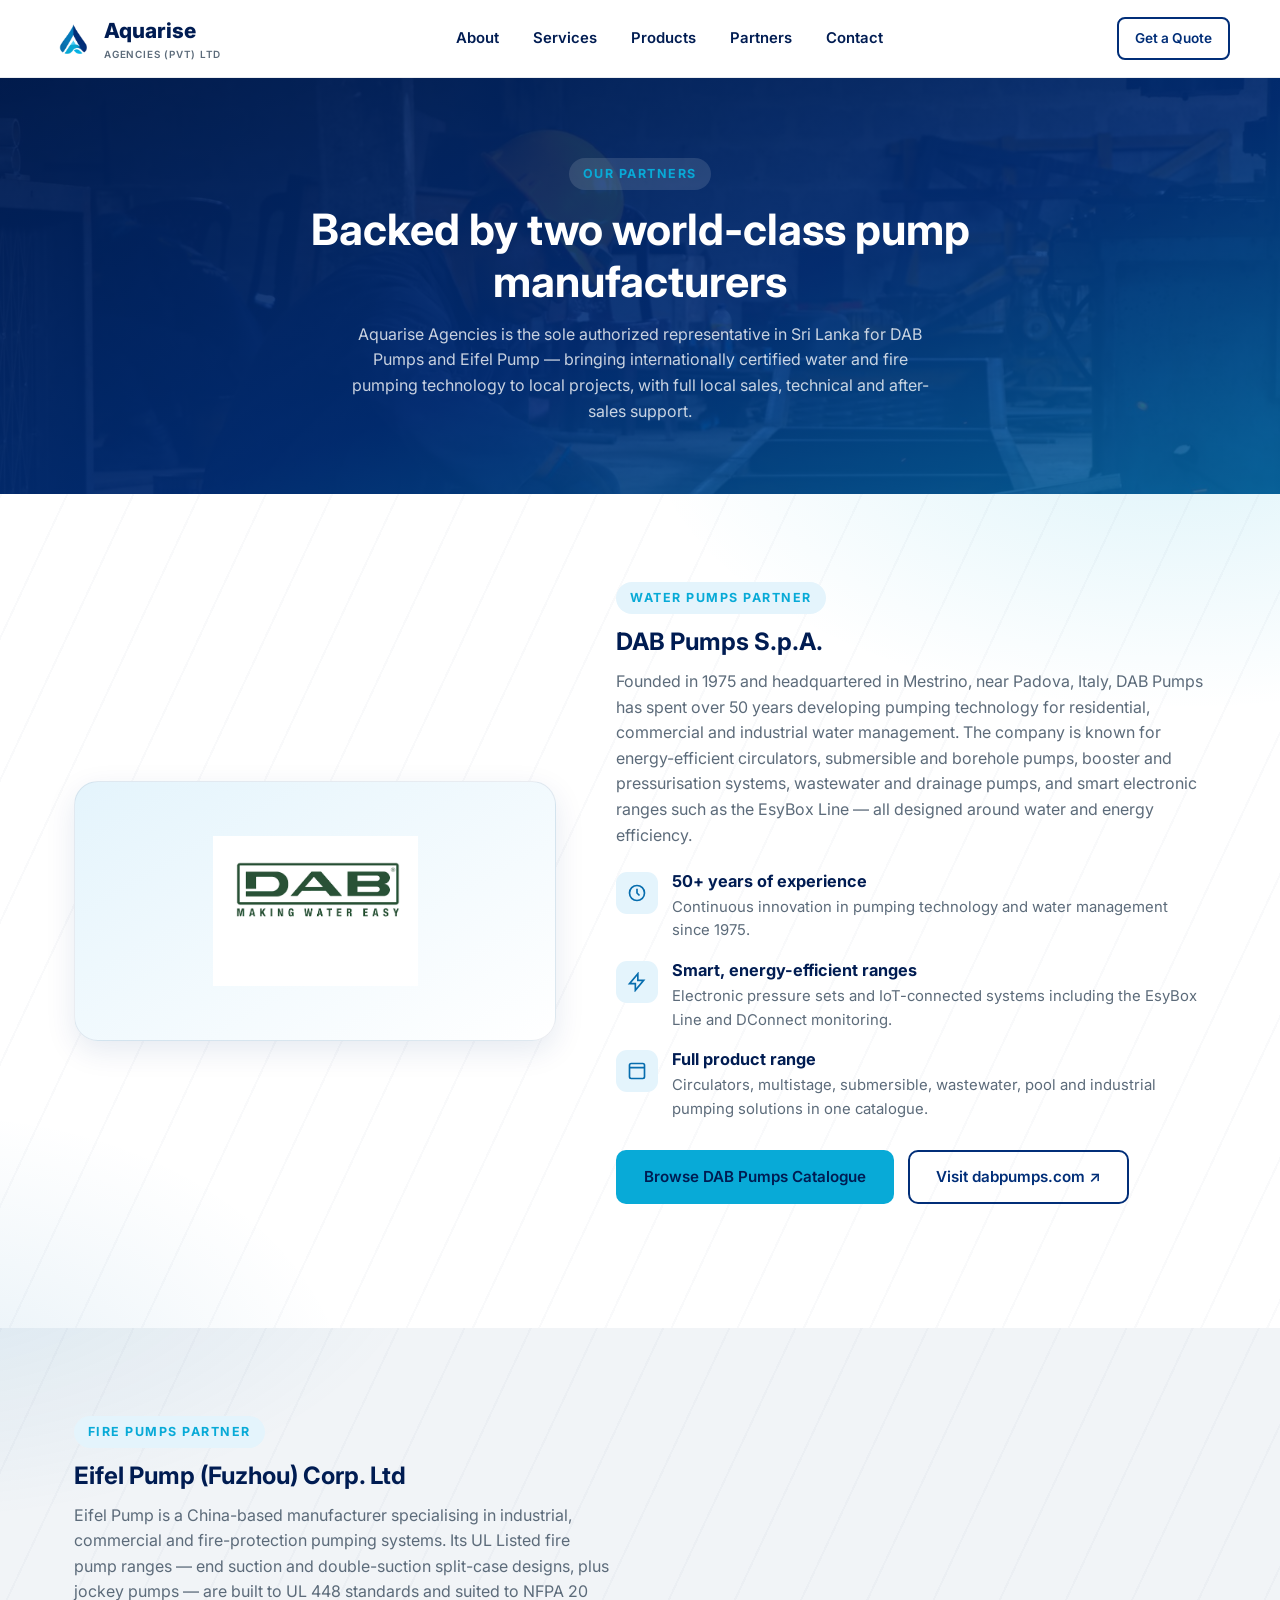
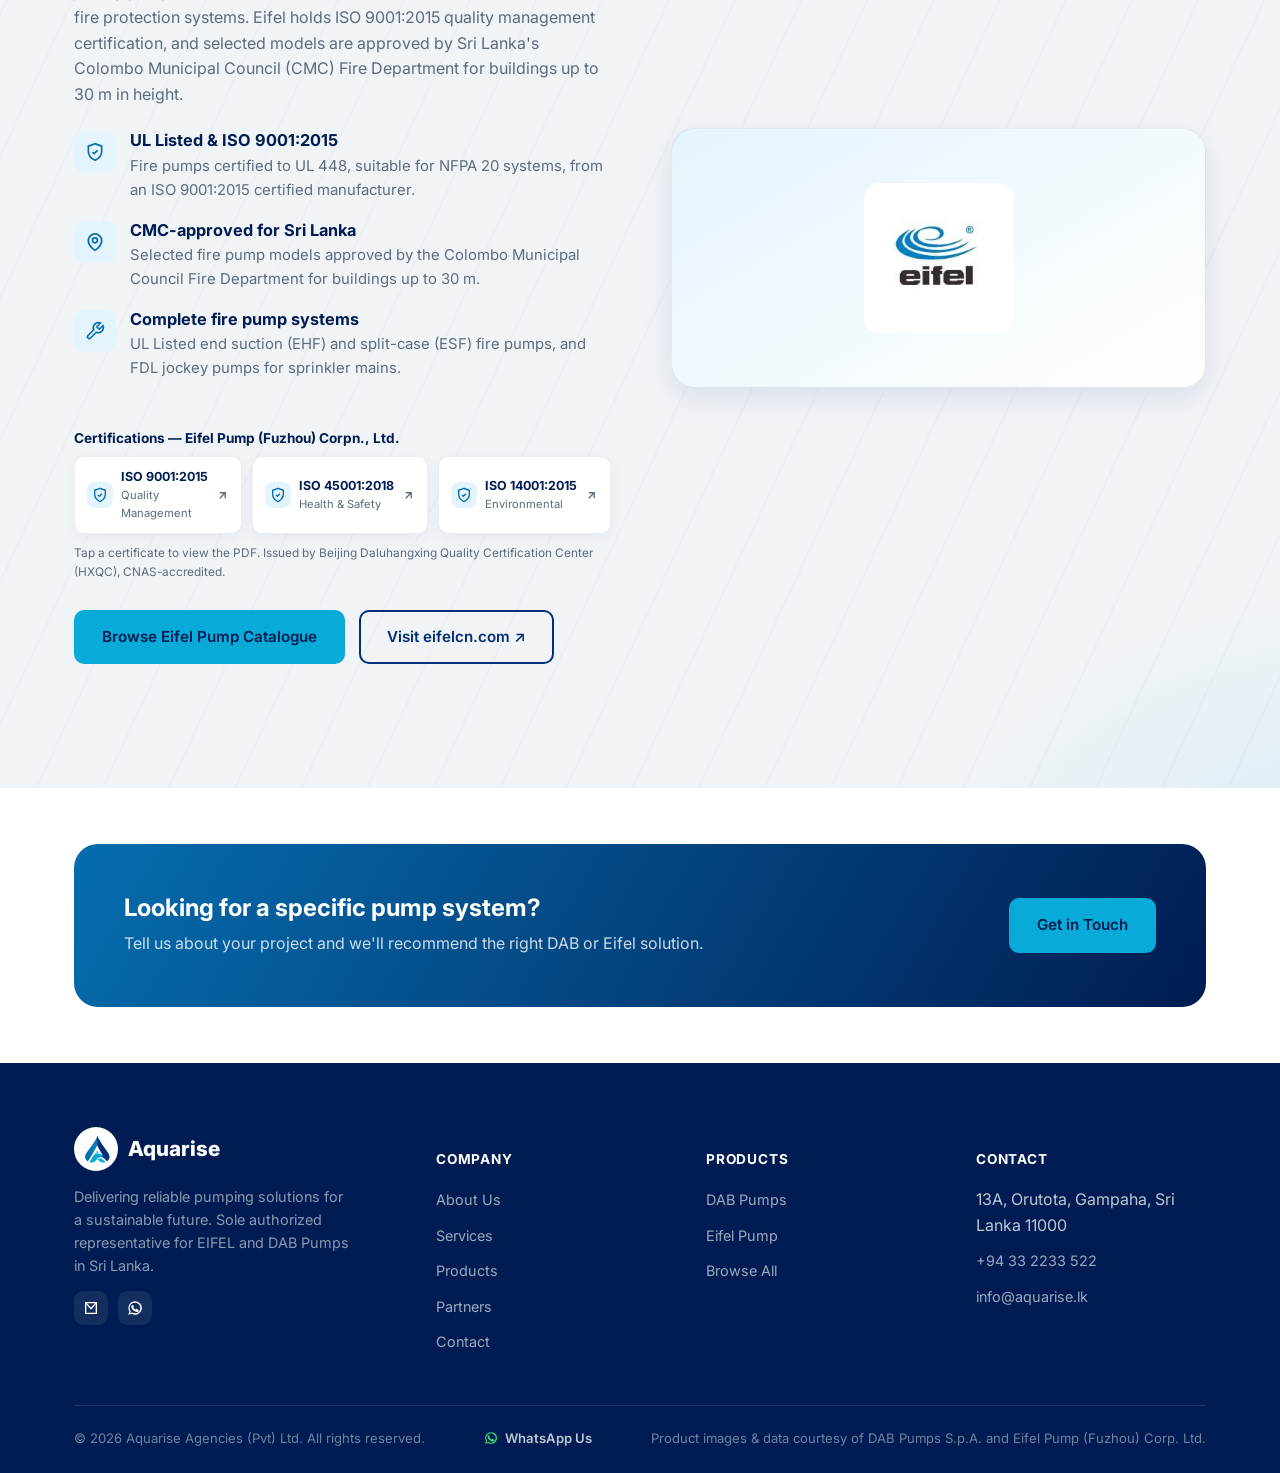
==== partners.html @ 8f71cbcd "Rename to Electronic Pressure Booster Systems; open Browse All by default Drop the category tag from" ====
<!DOCTYPE html>
<html lang="en">
<head>
<meta charset="UTF-8" />
<title>Our Partners | Aquarise Agencies</title>
<meta name="description" content="Aquarise Agencies is the sole authorized representative for DAB Pumps (Italy) and Eifel Pump (Fuzhou) Corp. Ltd in Sri Lanka. Learn about our manufacturing partners." />
<meta name="viewport" content="width=device-width, initial-scale=1, maximum-scale=1" />
<link rel="icon" type="image/png" href="assets/images/logo-icon.png" />
<link href="https://fonts.googleapis.com/css2?family=Inter:wght@400;500;600;700;800&display=swap" rel="stylesheet" />
<link rel="stylesheet" href="assets/css/style.css?v=4" />
</head>
<body>

<header class="site-header">
  <div class="container nav" id="mainNav">
    <a href="index.html" class="brand">
      <span class="brand-mark">
        <img src="assets/images/logo-icon.png" alt="Aquarise Agencies logo" />
      </span>
      <span>
        Aquarise
        <span class="brand-sub">Agencies (Pvt) Ltd</span>
      </span>
    </a>
    <nav class="nav-links">
      <a href="index.html#about">About</a>
      <a href="index.html#services">Services</a>
      <a href="products.html">Products</a>
      <a href="partners.html">Partners</a>
      <a href="index.html#contact">Contact</a>
    </nav>
    <div class="nav-cta">
      <a href="index.html#contact" class="btn btn-ghost btn-sm">Get a Quote</a>
      <button class="nav-toggle" id="navToggle" aria-label="Toggle menu">
        <span></span><span></span><span></span>
      </button>
    </div>
  </div>
</header>

<main>

  <!-- PARTNERS HERO -->
  <section class="products-hero">
    <div class="container">
      <span class="eyebrow">Our Partners</span>
      <h1>Backed by two world-class pump manufacturers</h1>
      <p>Aquarise Agencies is the sole authorized representative in Sri Lanka for DAB Pumps and
        Eifel Pump &mdash; bringing internationally certified water and fire pumping technology to
        local projects, with full local sales, technical and after-sales support.</p>
    </div>
  </section>

  <!-- PARTNER: DAB PUMPS -->
  <section class="partner-section partner-section-dab">
    <div class="container">
      <div class="about-grid">
        <div class="about-visual partner-logo-box">
          <img src="assets/images/dab-logo.png" alt="DAB Pumps logo" />
        </div>
        <div>
          <span class="eyebrow">Water Pumps Partner</span>
          <h2>DAB Pumps S.p.A.</h2>
          <p>Founded in 1975 and headquartered in Mestrino, near Padova, Italy, DAB Pumps has spent
            over 50 years developing pumping technology for residential, commercial and industrial
            water management. The company is known for energy-efficient circulators, submersible
            and borehole pumps, booster and pressurisation systems, wastewater and drainage pumps,
            and smart electronic ranges such as the EsyBox Line &mdash; all designed around water and
            energy efficiency.</p>
          <div class="feature-list">
            <div class="feature-item">
              <div class="feature-icon"><svg width="20" height="20" viewBox="0 0 24 24" fill="none" stroke="currentColor" stroke-width="2"><circle cx="12" cy="12" r="9"/><path d="M12 7v5l3 3"/></svg></div>
              <div><h4>50+ years of experience</h4><p>Continuous innovation in pumping technology and water management since 1975.</p></div>
            </div>
            <div class="feature-item">
              <div class="feature-icon"><svg width="20" height="20" viewBox="0 0 24 24" fill="none" stroke="currentColor" stroke-width="2"><path d="M13 2 3 14h7v8l10-12h-7z"/></svg></div>
              <div><h4>Smart, energy-efficient ranges</h4><p>Electronic pressure sets and IoT-connected systems including the EsyBox Line and DConnect monitoring.</p></div>
            </div>
            <div class="feature-item">
              <div class="feature-icon"><svg width="20" height="20" viewBox="0 0 24 24" fill="none" stroke="currentColor" stroke-width="2"><path d="M21 8V5a2 2 0 0 0-2-2H5a2 2 0 0 0-2 2v3M3 8h18M3 8v11a2 2 0 0 0 2 2h14a2 2 0 0 0 2-2V8"/></svg></div>
              <div><h4>Full product range</h4><p>Circulators, multistage, submersible, wastewater, pool and industrial pumping solutions in one catalogue.</p></div>
            </div>
          </div>
          <div class="detail-actions" style="margin-top:28px;">
            <a href="products.html#dab" class="btn btn-primary">Browse DAB Pumps Catalogue</a>
            <a href="https://www.dabpumps.com/en_en" target="_blank" rel="noopener" class="btn btn-ghost">
              Visit dabpumps.com &nearr;
            </a>
          </div>
        </div>
      </div>
    </div>
  </section>

  <!-- PARTNER: EIFEL PUMP -->
  <section class="services partner-section partner-section-eifel">
    <div class="container">
      <div class="about-grid">
        <div>
          <span class="eyebrow">Fire Pumps Partner</span>
          <h2>Eifel Pump (Fuzhou) Corp. Ltd</h2>
          <p>Eifel Pump is a China-based manufacturer specialising in industrial, commercial and
            fire-protection pumping systems. Its UL Listed fire pump ranges &mdash; end suction and
            double-suction split-case designs, plus jockey pumps &mdash; are built to UL 448 standards and suited to NFPA 20 fire protection
            systems. Eifel holds ISO 9001:2015 quality management certification, and selected
            models are approved by Sri Lanka's Colombo Municipal Council (CMC) Fire Department for
            buildings up to 30&nbsp;m in height.</p>
          <div class="feature-list">
            <div class="feature-item">
              <div class="feature-icon"><svg width="20" height="20" viewBox="0 0 24 24" fill="none" stroke="currentColor" stroke-width="2"><path d="M12 2 4 5v6c0 5 3.4 8.7 8 11 4.6-2.3 8-6 8-11V5l-8-3z"/><path d="m9 12 2 2 4-4"/></svg></div>
              <div><h4>UL Listed &amp; ISO 9001:2015</h4><p>Fire pumps certified to UL 448, suitable for NFPA 20 systems, from an ISO 9001:2015 certified manufacturer.</p></div>
            </div>
            <div class="feature-item">
              <div class="feature-icon"><svg width="20" height="20" viewBox="0 0 24 24" fill="none" stroke="currentColor" stroke-width="2"><path d="M12 22s8-4.5 8-11.8A8 8 0 0 0 4 10.2C4 17.5 12 22 12 22z"/><circle cx="12" cy="10" r="3"/></svg></div>
              <div><h4>CMC-approved for Sri Lanka</h4><p>Selected fire pump models approved by the Colombo Municipal Council Fire Department for buildings up to 30 m.</p></div>
            </div>
            <div class="feature-item">
              <div class="feature-icon"><svg width="20" height="20" viewBox="0 0 24 24" fill="none" stroke="currentColor" stroke-width="2"><path d="M14.7 6.3a1 1 0 0 0 0 1.4l1.6 1.6a1 1 0 0 0 1.4 0l3.77-3.77a6 6 0 0 1-7.94 7.94l-6.91 6.91a2.12 2.12 0 0 1-3-3l6.91-6.91a6 6 0 0 1 7.94-7.94l-3.76 3.76z"/></svg></div>
              <div><h4>Complete fire pump systems</h4><p>UL Listed end suction (EHF) and split-case (ESF) fire pumps, and FDL jockey pumps for sprinkler mains.</p></div>
            </div>
          </div>

          <div class="cert-block">
            <h4 class="cert-block-title">Certifications &mdash; Eifel Pump (Fuzhou) Corpn., Ltd.</h4>
            <div class="cert-cards">
              <a class="cert-card" href="assets/certs/iso-9001-2015.pdf" target="_blank" rel="noopener">
                <span class="cert-icon"><svg width="16" height="16" viewBox="0 0 24 24" fill="none" stroke="currentColor" stroke-width="2"><path d="M12 2 4 5v6c0 5 3.4 8.7 8 11 4.6-2.3 8-6 8-11V5l-8-3z"/><path d="m9 12 2 2 4-4"/></svg></span>
                <span class="cert-text"><strong>ISO 9001:2015</strong><span>Quality Management</span></span>
                <svg width="13" height="13" viewBox="0 0 24 24" fill="none" stroke="currentColor" stroke-width="2.5" class="cert-go"><path d="M7 17L17 7M7 7h10v10"/></svg>
              </a>
              <a class="cert-card" href="assets/certs/iso-45001-2018.pdf" target="_blank" rel="noopener">
                <span class="cert-icon"><svg width="16" height="16" viewBox="0 0 24 24" fill="none" stroke="currentColor" stroke-width="2"><path d="M12 2 4 5v6c0 5 3.4 8.7 8 11 4.6-2.3 8-6 8-11V5l-8-3z"/><path d="m9 12 2 2 4-4"/></svg></span>
                <span class="cert-text"><strong>ISO 45001:2018</strong><span>Health &amp; Safety</span></span>
                <svg width="13" height="13" viewBox="0 0 24 24" fill="none" stroke="currentColor" stroke-width="2.5" class="cert-go"><path d="M7 17L17 7M7 7h10v10"/></svg>
              </a>
              <a class="cert-card" href="assets/certs/iso-14001-2015.pdf" target="_blank" rel="noopener">
                <span class="cert-icon"><svg width="16" height="16" viewBox="0 0 24 24" fill="none" stroke="currentColor" stroke-width="2"><path d="M12 2 4 5v6c0 5 3.4 8.7 8 11 4.6-2.3 8-6 8-11V5l-8-3z"/><path d="m9 12 2 2 4-4"/></svg></span>
                <span class="cert-text"><strong>ISO 14001:2015</strong><span>Environmental</span></span>
                <svg width="13" height="13" viewBox="0 0 24 24" fill="none" stroke="currentColor" stroke-width="2.5" class="cert-go"><path d="M7 17L17 7M7 7h10v10"/></svg>
              </a>
            </div>
            <p class="cert-issuer">Tap a certificate to view the PDF. Issued by Beijing Daluhangxing Quality Certification Center (HXQC), CNAS-accredited.</p>
          </div>

          <div class="detail-actions" style="margin-top:28px;">
            <a href="products.html#eifel" class="btn btn-primary">Browse Eifel Pump Catalogue</a>
            <a href="https://www.eifelcn.com/" target="_blank" rel="noopener" class="btn btn-ghost">
              Visit eifelcn.com &nearr;
            </a>
          </div>
        </div>
        <div class="about-visual partner-logo-box">
          <img src="assets/images/eifel-logo.jpg" alt="Eifel Pump logo" style="border-radius:16px;" />
        </div>
      </div>
    </div>
  </section>

  <!-- CTA -->
  <section class="section-tight">
    <div class="container">
      <div class="cta-band">
        <div>
          <h3>Looking for a specific pump system?</h3>
          <p>Tell us about your project and we'll recommend the right DAB or Eifel solution.</p>
        </div>
        <a href="index.html#contact" class="btn btn-primary">Get in Touch</a>
      </div>
    </div>
  </section>

</main>

<footer class="site-footer">
  <div class="container">
    <div class="footer-grid">
      <div class="footer-brand">
        <a href="index.html" class="brand">
          <span class="brand-mark"><img src="assets/images/logo-icon.png" alt="Aquarise Agencies logo" /></span>
          <span>Aquarise</span>
        </a>
        <p>Delivering reliable pumping solutions for a sustainable future. Sole authorized
          representative for EIFEL and DAB Pumps in Sri Lanka.</p>
        <div class="social-row">
          <a href="mailto:info@aquarise.lk" aria-label="Email"><svg width="16" height="16" viewBox="0 0 24 24" fill="none" stroke="currentColor" stroke-width="2"><path d="M4 4h16v16H4z"/><path d="m4 4 8 9 8-9"/></svg></a>
          <a href="https://wa.me/94764276959?text=Hi%20Aquarise%2C%20I'd%20like%20to%20know%20more%20about%20your%20pumping%20solutions.%20(via%20aquarise.lk)" target="_blank" rel="noopener" aria-label="Chat with us on WhatsApp"><svg width="16" height="16" viewBox="0 0 24 24" fill="currentColor"><path d="M12 2a10 10 0 0 0-8.6 15L2 22l5.2-1.4A10 10 0 1 0 12 2zm0 18a8 8 0 0 1-4.1-1.1l-.3-.2-3 .8.8-2.9-.2-.3A8 8 0 1 1 12 20zm4.4-5.9c-.2-.1-1.5-.7-1.7-.8-.2-.1-.4-.1-.6.1-.2.2-.7.8-.8.9-.2.2-.3.2-.5.1a6.5 6.5 0 0 1-3.2-2.8c-.2-.4.2-.4.6-1.2.1-.2 0-.3 0-.5L9.2 8c-.2-.4-.4-.4-.6-.4h-.5c-.2 0-.5.1-.7.3-.2.2-1 1-1 2.3s1 2.7 1.1 2.9c.1.2 2 3.1 4.9 4.3.7.3 1.2.5 1.6.6.7.2 1.3.2 1.8.1.5-.1 1.5-.6 1.7-1.2.2-.6.2-1.1.2-1.2-.1-.1-.3-.2-.5-.3z"/></svg></a>
        </div>
      </div>
      <div class="footer-col">
        <h5>Company</h5>
        <ul>
          <li><a href="index.html#about">About Us</a></li>
          <li><a href="index.html#services">Services</a></li>
          <li><a href="products.html">Products</a></li>
          <li><a href="partners.html">Partners</a></li>
          <li><a href="index.html#contact">Contact</a></li>
        </ul>
      </div>
      <div class="footer-col">
        <h5>Products</h5>
        <ul>
          <li><a href="products.html#dab">DAB Pumps</a></li>
          <li><a href="products.html#eifel">Eifel Pump</a></li>
          <li><a href="products.html#all">Browse All</a></li>
        </ul>
      </div>
      <div class="footer-col">
        <h5>Contact</h5>
        <ul>
          <li>13A, Orutota, Gampaha, Sri Lanka 11000</li>
          <li><a href="tel:+94332233522">+94 33 2233 522</a></li>
          <li><a href="mailto:info@aquarise.lk">info@aquarise.lk</a></li>
        </ul>
      </div>
    </div>
    <div class="footer-bottom">
      <span>&copy; <span id="year"></span> Aquarise Agencies (Pvt) Ltd. All rights reserved.</span>
      <a class="footer-wa" href="https://wa.me/94764276959?text=Hi%20Aquarise%2C%20I'd%20like%20to%20know%20more%20about%20your%20pumping%20solutions.%20(via%20aquarise.lk)" target="_blank" rel="noopener">
        <svg width="14" height="14" viewBox="0 0 24 24" fill="currentColor"><path d="M12 2a10 10 0 0 0-8.6 15L2 22l5.2-1.4A10 10 0 1 0 12 2zm0 18a8 8 0 0 1-4.1-1.1l-.3-.2-3 .8.8-2.9-.2-.3A8 8 0 1 1 12 20zm4.4-5.9c-.2-.1-1.5-.7-1.7-.8-.2-.1-.4-.1-.6.1-.2.2-.7.8-.8.9-.2.2-.3.2-.5.1a6.5 6.5 0 0 1-3.2-2.8c-.2-.4.2-.4.6-1.2.1-.2 0-.3 0-.5L9.2 8c-.2-.4-.4-.4-.6-.4h-.5c-.2 0-.5.1-.7.3-.2.2-1 1-1 2.3s1 2.7 1.1 2.9c.1.2 2 3.1 4.9 4.3.7.3 1.2.5 1.6.6.7.2 1.3.2 1.8.1.5-.1 1.5-.6 1.7-1.2.2-.6.2-1.1.2-1.2-.1-.1-.3-.2-.5-.3z"/></svg>
        WhatsApp Us
      </a>
      <span>Product images &amp; data courtesy of DAB Pumps S.p.A. and Eifel Pump (Fuzhou) Corp. Ltd.</span>
    </div>
  </div>
</footer>

<script src="assets/js/products.js?v=4"></script>
<script src="assets/js/main.js?v=4"></script>
</body>
</html>
---- assets/css/style.css ----
/* ==========================================================================
   Aquarise Agencies — Site Stylesheet
   ========================================================================== */

:root{
  /* Palette matched to the Aquarise logo: deep navy + bright-cyan drop */
  --navy: #012e78;
  --navy-dark: #001c52;
  --blue: #066dae;
  --accent: #08aad7;
  --accent-dark: #0688ad;
  --accent-light: #e4f4fc;
  --ink: #16294a;
  --gray: #5c6b7a;
  --gray-light: #f1f4f7;
  --white: #ffffff;
  --radius: 14px;
  --shadow: 0 10px 30px rgba(1,46,120,.10);
  --shadow-lg: 0 20px 50px rgba(1,46,120,.18);
  --maxw: 1180px;
  --font: 'Inter', -apple-system, BlinkMacSystemFont, "Segoe UI", Roboto, Helvetica, Arial, sans-serif;
}

*,*::before,*::after{box-sizing:border-box;}
html{scroll-behavior:smooth;}
body{
  margin:0;
  font-family:var(--font);
  color:var(--ink);
  background:var(--white);
  line-height:1.6;
  -webkit-font-smoothing:antialiased;
}
img{max-width:100%;display:block;}
a{color:inherit;text-decoration:none;}
ul{list-style:none;margin:0;padding:0;}
h1,h2,h3,h4{margin:0 0 .5em;line-height:1.2;font-weight:700;color:var(--navy-dark);}
p{margin:0 0 1em;color:var(--gray);}
.container{max-width:var(--maxw);margin:0 auto;padding:0 24px;}
section{padding:88px 0;}
.section-tight{padding:56px 0;}

.eyebrow{
  display:inline-block;
  font-size:.78rem;
  font-weight:700;
  letter-spacing:.12em;
  text-transform:uppercase;
  color:var(--accent);
  background:var(--accent-light);
  padding:6px 14px;
  border-radius:999px;
  margin-bottom:14px;
}
.section-head{max-width:660px;margin:0 auto 48px;text-align:center;}
.section-head h2{font-size:clamp(1.7rem,3vw,2.4rem);}
.section-head p{font-size:1.05rem;}

/* Buttons */
.btn{
  display:inline-flex;align-items:center;justify-content:center;gap:8px;
  padding:13px 26px;border-radius:10px;font-weight:600;font-size:.95rem;
  cursor:pointer;border:2px solid transparent;transition:.2s ease;white-space:nowrap;
}
.btn-primary{background:var(--accent);color:var(--navy-dark);}
.btn-primary:hover{background:var(--accent-dark);transform:translateY(-2px);box-shadow:var(--shadow);}
.btn-outline{border-color:rgba(255,255,255,.55);color:var(--white);}
.btn-outline:hover{background:rgba(255,255,255,.12);}
.btn-ghost{border-color:var(--navy);color:var(--navy);}
.btn-ghost:hover{background:var(--navy);color:var(--white);}
.btn-sm{padding:9px 16px;font-size:.85rem;border-radius:8px;}
.btn-whatsapp{background:var(--navy-dark);color:#fff;}
.btn-whatsapp:hover{background:var(--blue);transform:translateY(-2px);box-shadow:var(--shadow);}
.btn-whatsapp svg{color:#3ddc73;}

/* ---------------- Header ---------------- */
.site-header{
  position:sticky;top:0;z-index:100;
  background:rgba(255,255,255,.92);
  backdrop-filter:blur(10px);
  border-bottom:1px solid rgba(0,28,82,.08);
}
.nav{display:flex;align-items:center;justify-content:space-between;padding:14px 0;}
.brand{display:flex;align-items:center;gap:10px;font-weight:800;font-size:1.3rem;color:var(--navy-dark);}
.brand-mark{
  width:44px;height:44px;flex-shrink:0;border-radius:50%;overflow:hidden;
  display:flex;align-items:center;justify-content:center;
}
.brand-mark img{width:100%;height:100%;object-fit:cover;}
.footer-brand .brand-mark{
  background:#fff;padding:2px;
}
.brand-sub{display:block;font-size:.62rem;font-weight:600;letter-spacing:.08em;color:var(--gray);text-transform:uppercase;}
.nav-links{display:flex;align-items:center;gap:34px;}
.nav-links a{font-weight:600;font-size:.93rem;color:var(--navy-dark);position:relative;}
.nav-links a::after{
  content:"";position:absolute;left:0;bottom:-6px;width:0;height:2px;background:var(--accent);transition:.25s;
}
.nav-links a:hover::after{width:100%;}
.nav-cta{display:flex;align-items:center;gap:14px;}
.nav-toggle{display:none;background:none;border:none;cursor:pointer;padding:6px;}
.nav-toggle span{display:block;width:24px;height:2px;background:var(--navy-dark);margin:5px 0;transition:.25s;}

/* ---------------- Hero ---------------- */
.hero{
  position:relative;overflow:hidden;
  background:
    radial-gradient(1200px 600px at 85% -10%, rgba(8,170,215,.35), transparent 60%),
    linear-gradient(160deg, rgba(0,28,82,.93) 0%, rgba(1,46,120,.90) 55%, rgba(6,109,174,.85) 100%),
    url('../images/hero-workshop.jpg');
  background-size:cover, cover, cover;
  background-position:center, center, center 38%;
  background-repeat:no-repeat;
  color:#fff;padding:120px 0 100px;
}
.hero::before{
  content:"";position:absolute;inset:0;
  background:
    repeating-linear-gradient(115deg, rgba(255,255,255,.035) 0 2px, transparent 2px 60px);
  pointer-events:none;
}
.hero-grid{display:grid;grid-template-columns:1.1fr .9fr;gap:50px;align-items:center;position:relative;}
.hero-badge{
  display:inline-flex;align-items:center;gap:8px;background:rgba(255,255,255,.1);
  border:1px solid rgba(255,255,255,.2);padding:8px 16px;border-radius:999px;
  font-size:.82rem;font-weight:600;margin-bottom:22px;
}
.hero h1{font-size:clamp(2.1rem,4.2vw,3.3rem);color:#fff;margin-bottom:20px;}
.hero h1 span{color:var(--accent);}
.hero p.lead{font-size:1.12rem;color:rgba(255,255,255,.82);max-width:520px;margin-bottom:32px;}
.hero-actions{display:flex;gap:16px;flex-wrap:wrap;margin-bottom:44px;}
.hero-stats{display:flex;gap:36px;flex-wrap:wrap;}
.hero-stats div strong{display:block;font-size:1.7rem;color:#fff;}
.hero-stats div span{font-size:.82rem;color:rgba(255,255,255,.65);}

.hero-visual{position:relative;}
.hero-card{
  background:rgba(255,255,255,.08);border:1px solid rgba(255,255,255,.18);
  border-radius:20px;padding:28px;backdrop-filter:blur(6px);
  box-shadow:var(--shadow-lg);
}
.hero-card h4{color:#fff;font-size:1rem;margin-bottom:16px;display:flex;align-items:center;gap:10px;}
.hero-mini-list li{
  display:flex;align-items:center;gap:12px;padding:11px 0;border-top:1px solid rgba(255,255,255,.12);
  color:rgba(255,255,255,.88);font-size:.92rem;
}
.hero-mini-list li:first-child{border-top:none;}
.dot{width:8px;height:8px;border-radius:50%;background:var(--accent);flex-shrink:0;}

/* ---------------- Brand strip ---------------- */
.brand-strip{background:var(--navy-dark);padding:26px 0;}
.brand-strip .container{display:flex;align-items:center;justify-content:center;gap:14px;flex-wrap:wrap;text-align:center;}
.brand-strip span{color:rgba(255,255,255,.55);font-size:.85rem;letter-spacing:.04em;}
.brand-strip strong{color:#fff;font-size:.95rem;}

/* ---------------- About ---------------- */
.about-grid{display:grid;grid-template-columns:.9fr 1.1fr;gap:60px;align-items:center;}
.about-visual{
  background:linear-gradient(150deg,var(--accent-light),#fff);
  border-radius:24px;padding:32px;border:1px solid rgba(0,28,82,.08);box-shadow:var(--shadow);
}
.about-visual-grid{display:grid;grid-template-columns:1fr 1fr;gap:16px;}
.partner-logo-box{
  display:flex;align-items:center;justify-content:center;min-height:260px;padding:40px;
}
.partner-logo-box img{max-width:100%;max-height:150px;width:auto;height:auto;object-fit:contain;}
.about-tile{
  background:#fff;border-radius:14px;padding:20px;box-shadow:0 6px 18px rgba(0,28,82,.08);
}
.about-tile .num{font-size:1.8rem;font-weight:800;color:var(--blue);}
.about-tile .lbl{font-size:.82rem;color:var(--gray);font-weight:600;}
.feature-list{display:grid;gap:18px;margin-top:24px;}

.cert-block{margin-top:28px;padding-top:20px;border-top:1px solid var(--gray-light);}
.cert-block-title{font-size:.85rem;color:var(--navy-dark);margin-bottom:10px;}
.cert-cards{display:grid;grid-template-columns:repeat(3,1fr);gap:10px;}
.cert-card{
  display:flex;align-items:center;gap:8px;
  background:#fff;border:1px solid rgba(0,28,82,.08);border-radius:10px;padding:10px 12px;
  box-shadow:0 4px 14px rgba(0,28,82,.05);color:inherit;text-decoration:none;transition:.2s;
}
.cert-card:hover{border-color:rgba(8,170,215,.4);box-shadow:var(--shadow);transform:translateY(-2px);}
.cert-icon{
  width:26px;height:26px;border-radius:8px;background:var(--accent-light);color:var(--blue);
  display:flex;align-items:center;justify-content:center;flex-shrink:0;
}
.cert-text{display:flex;flex-direction:column;gap:0;flex-grow:1;min-width:0;}
.cert-text strong{font-size:.78rem;color:var(--navy-dark);white-space:nowrap;}
.cert-text span{font-size:.7rem;color:var(--gray);}
.cert-go{flex-shrink:0;color:var(--gray);}
.cert-issuer{font-size:.74rem;color:var(--gray);margin:10px 0 0;}

@media (max-width:760px){
  .cert-cards{grid-template-columns:1fr;}
}
.feature-item{display:flex;gap:14px;align-items:flex-start;}
.feature-icon{
  width:42px;height:42px;border-radius:11px;background:var(--accent-light);color:var(--blue);
  display:flex;align-items:center;justify-content:center;flex-shrink:0;
}
.feature-item h4{margin-bottom:4px;font-size:1.02rem;}
.feature-item p{margin:0;font-size:.93rem;}

/* ---------------- Services ---------------- */
.services{background:var(--gray-light);}
.services-designed{
  position:relative;overflow:hidden;
  background:
    radial-gradient(900px 500px at 95% -10%, rgba(8,170,215,.14), transparent 60%),
    radial-gradient(700px 500px at -5% 110%, rgba(6,109,174,.12), transparent 60%),
    var(--gray-light);
}
.services-designed::before{
  content:"";position:absolute;inset:0;pointer-events:none;
  background:repeating-linear-gradient(115deg, rgba(0,28,82,.025) 0 2px, transparent 2px 60px);
}
.services-designed > .container{position:relative;z-index:1;}

.partner-section{position:relative;overflow:hidden;}
.partner-section::before{
  content:"";position:absolute;inset:0;pointer-events:none;
  background:repeating-linear-gradient(115deg, rgba(0,28,82,.025) 0 2px, transparent 2px 60px);
}
.partner-section-dab{
  background:
    radial-gradient(900px 500px at 92% -10%, rgba(8,170,215,.14), transparent 60%),
    radial-gradient(700px 500px at -5% 110%, rgba(6,109,174,.10), transparent 60%),
    #fff;
}
.partner-section-eifel{
  background:
    radial-gradient(900px 500px at -8% -10%, rgba(6,109,174,.12), transparent 60%),
    radial-gradient(700px 500px at 105% 110%, rgba(8,170,215,.12), transparent 60%),
    var(--gray-light);
}
.partner-section > .container{position:relative;z-index:1;}
.services-grid{display:grid;grid-template-columns:repeat(4,1fr);gap:22px;}
.service-card{
  background:#fff;border-radius:var(--radius);padding:30px 24px;box-shadow:var(--shadow);
  transition:.25s;border:1px solid transparent;
}
.service-card:hover{transform:translateY(-6px);border-color:rgba(8,170,215,.35);}
.service-icon{
  width:52px;height:52px;border-radius:14px;
  background:linear-gradient(135deg,var(--accent),var(--blue));color:#fff;
  display:flex;align-items:center;justify-content:center;margin-bottom:18px;
}
.service-card h3{font-size:1.08rem;}
.service-card p{font-size:.92rem;margin-bottom:0;}

/* ---------------- Products ---------------- */
.products-intro{display:flex;justify-content:space-between;align-items:flex-end;gap:24px;margin-bottom:36px;flex-wrap:wrap;}

.filter-bar{display:flex;flex-wrap:wrap;gap:10px;margin-bottom:34px;}
.filter-btn{
  border:1.5px solid rgba(0,28,82,.15);background:#fff;color:var(--navy);
  padding:9px 18px;border-radius:999px;font-size:.86rem;font-weight:600;cursor:pointer;transition:.2s;
}
.filter-btn:hover{border-color:var(--accent);}
.filter-btn.active{background:var(--navy-dark);border-color:var(--navy-dark);color:#fff;}

.product-grid{display:grid;grid-template-columns:repeat(3,1fr);gap:20px;}
.product-card{
  background:#fff;border:1px solid rgba(0,28,82,.08);border-radius:var(--radius);
  padding:22px;box-shadow:0 4px 14px rgba(0,28,82,.06);transition:.22s;display:flex;flex-direction:column;
}
.product-card:hover{box-shadow:var(--shadow-lg);transform:translateY(-4px);border-color:rgba(8,170,215,.35);}
.product-card-link{display:block;color:inherit;text-decoration:none;}
.product-card.highlight{border-color:var(--accent);box-shadow:0 0 0 4px rgba(8,170,215,.2), var(--shadow-lg);}
.product-media{
  position:relative;aspect-ratio:4/3;border-radius:10px;background:var(--gray-light);overflow:hidden;
  display:flex;align-items:center;justify-content:center;margin:-4px -4px 16px;
}
.product-media img{width:100%;height:100%;object-fit:cover;}
.product-media.img-fallback{
  background:linear-gradient(135deg,var(--accent-light),var(--gray-light));
}
.product-media.img-fallback::after{
  content:"";width:44px;height:44px;
  background:var(--blue);opacity:.25;
  -webkit-mask:url("data:image/svg+xml,%3Csvg xmlns='http://www.w3.org/2000/svg' viewBox='0 0 24 24' fill='none' stroke='black' stroke-width='2'%3E%3Cpath d='M12 2s7 7.6 7 12.5a7 7 0 1 1-14 0C5 9.6 12 2 12 2z'/%3E%3C/svg%3E") center/contain no-repeat;
  mask:url("data:image/svg+xml,%3Csvg xmlns='http://www.w3.org/2000/svg' viewBox='0 0 24 24' fill='none' stroke='black' stroke-width='2'%3E%3Cpath d='M12 2s7 7.6 7 12.5a7 7 0 1 1-14 0C5 9.6 12 2 12 2z'/%3E%3C/svg%3E") center/contain no-repeat;
}

/* ---------------- Homepage: Featured EsyBox slideshow ---------------- */
.featured-products{
  background:
    linear-gradient(180deg, rgba(255,255,255,.75) 0%, rgba(241,244,247,.82) 55%, rgba(241,244,247,.92) 100%),
    url('../images/esybox-lineup.jpg');
  background-size:cover;
  background-position:center 30%;
  background-repeat:no-repeat;
}
.featured-head{display:flex;justify-content:space-between;align-items:flex-end;gap:24px;margin-bottom:40px;flex-wrap:wrap;}

.feature-badges{
  display:grid;grid-template-columns:repeat(4,1fr);gap:16px;margin-bottom:32px;align-items:stretch;
}
.feature-badge{
  display:flex;align-items:center;justify-content:center;background:#fff;border:1px solid rgba(0,28,82,.08);
  border-radius:12px;padding:12px 16px;box-shadow:0 4px 14px rgba(0,28,82,.05);min-height:72px;
}
.feature-badge-img{max-width:100%;max-height:46px;object-fit:contain;}
.feature-badge-certs{flex-direction:column;gap:8px;padding:14px 16px;}
.cert-logos{display:flex;align-items:center;justify-content:center;gap:10px;flex-wrap:wrap;}
.cert-logos img{height:32px;width:auto;object-fit:contain;}
.cert-caption{font-size:.72rem;font-weight:700;letter-spacing:.06em;text-transform:uppercase;color:var(--gray);}

@media (max-width:980px){
  .feature-badges{grid-template-columns:repeat(2,1fr);}
}
@media (max-width:560px){
  .feature-badges{grid-template-columns:1fr;}
}
.slideshow{
  display:grid;grid-template-columns:1fr 1fr;gap:0;background:#fff;border-radius:24px;
  overflow:hidden;box-shadow:var(--shadow-lg);border:1px solid rgba(0,28,82,.08);
}
.slideshow-stage{position:relative;aspect-ratio:1/1;background:var(--gray-light);}
.slide{
  position:absolute;inset:0;opacity:0;visibility:hidden;transition:opacity .45s ease;
}
.slide.active{opacity:1;visibility:visible;}
.slide img{width:100%;height:100%;object-fit:cover;}
.slideshow-nav{
  position:absolute;top:50%;transform:translateY(-50%);width:40px;height:40px;border-radius:50%;
  background:rgba(255,255,255,.9);border:none;display:flex;align-items:center;justify-content:center;
  cursor:pointer;color:var(--navy);box-shadow:var(--shadow);z-index:2;
}
.slideshow-nav:hover{background:var(--accent);color:var(--navy-dark);}
.slideshow-nav.prev{left:16px;}
.slideshow-nav.next{right:16px;}
.slideshow-info{padding:44px;display:flex;flex-direction:column;justify-content:center;}
.slideshow-info .cat-chip{align-self:flex-start;}
.slideshow-info h3{font-size:1.6rem;margin-bottom:12px;}
.slideshow-dots{display:flex;gap:8px;margin-top:24px;}
.slideshow-dots button{
  width:9px;height:9px;border-radius:50%;border:none;background:rgba(0,28,82,.18);cursor:pointer;padding:0;
}
.slideshow-dots button.active{background:var(--accent);width:22px;border-radius:5px;transition:.25s;}

/* ---------------- Products landing page ---------------- */
.products-hero{
  background:
    linear-gradient(160deg, rgba(0,28,82,.93) 0%, rgba(1,46,120,.90) 55%, rgba(6,109,174,.85) 100%),
    url('../images/hero-fabrication.jpg');
  background-size:cover, cover;
  background-position:center, center 25%;
  background-repeat:no-repeat;
  color:#fff;padding:80px 0 70px;text-align:center;
}
.products-hero .eyebrow{background:rgba(255,255,255,.12);color:var(--accent);}
.products-hero h1{color:#fff;font-size:clamp(1.9rem,3.6vw,2.7rem);max-width:720px;margin:0 auto 14px;}
.products-hero p{color:rgba(255,255,255,.78);max-width:600px;margin:0 auto;}

.supplier-options{
  display:grid;grid-template-columns:repeat(3,1fr);gap:24px;
  margin-top:-64px;position:relative;z-index:2;
}
.supplier-card{
  background:#fff;border-radius:20px;padding:34px 28px;box-shadow:var(--shadow-lg);
  border:2px solid transparent;cursor:pointer;transition:.22s;text-align:left;
}
.supplier-card:hover{transform:translateY(-4px);}
.supplier-card.active{border-color:var(--accent);}
.supplier-card .sup-mark{
  width:64px;height:64px;border-radius:14px;display:flex;align-items:center;justify-content:center;
  font-weight:800;font-size:.9rem;color:#fff;margin-bottom:18px;overflow:hidden;
}
.supplier-card .sup-mark img{width:100%;height:100%;object-fit:contain;padding:6px;}
.supplier-card.dab .sup-mark,
.supplier-card.eifel .sup-mark{
  background:#fff;border:1.5px solid var(--gray-light);
}
.supplier-card.all .sup-mark{background:linear-gradient(135deg,var(--navy),var(--navy-dark));}
.supplier-card h3{font-size:1.15rem;margin-bottom:6px;}
.supplier-card p{font-size:.9rem;margin-bottom:0;}
.supplier-card .count{
  display:inline-block;margin-top:14px;font-size:.78rem;font-weight:700;color:var(--blue);
  background:var(--accent-light);padding:4px 10px;border-radius:6px;
}

.catalog-panel{padding-top:70px;}
.catalog-panel-head{margin-bottom:8px;}
.catalog-panel-head .back-link{
  display:inline-flex;align-items:center;gap:6px;font-size:.85rem;font-weight:700;color:var(--blue);
  margin-bottom:18px;cursor:pointer;
}
.catalog-source-tag{
  display:inline-flex;align-items:center;gap:8px;background:var(--accent-light);color:var(--navy);
  padding:8px 14px;border-radius:999px;font-size:.82rem;font-weight:600;margin-bottom:18px;
}
.catalog-source-tag a{color:var(--blue);font-weight:700;}

/* ---------------- Product detail page ---------------- */
.detail-breadcrumb{font-size:.85rem;color:var(--gray);margin-bottom:28px;}
.detail-breadcrumb a{color:var(--blue);font-weight:600;}
.detail-breadcrumb a:hover{color:var(--accent);}

.detail-hero{padding:48px 0 20px;}
.detail-grid{display:grid;grid-template-columns:.85fr 1.15fr;gap:56px;align-items:start;}
.detail-media{
  aspect-ratio:1/1;border-radius:22px;background:var(--gray-light);overflow:hidden;
  display:flex;align-items:center;justify-content:center;box-shadow:var(--shadow-lg);
  border:1px solid rgba(0,28,82,.08);position:sticky;top:100px;
}
.detail-media img{width:100%;height:100%;object-fit:cover;}
.detail-media.img-fallback{background:linear-gradient(135deg,var(--accent-light),var(--gray-light));}
.detail-media.img-fallback::after{
  content:"";width:88px;height:88px;
  background:var(--blue);opacity:.2;
  -webkit-mask:url("data:image/svg+xml,%3Csvg xmlns='http://www.w3.org/2000/svg' viewBox='0 0 24 24' fill='none' stroke='black' stroke-width='2'%3E%3Cpath d='M12 2s7 7.6 7 12.5a7 7 0 1 1-14 0C5 9.6 12 2 12 2z'/%3E%3C/svg%3E") center/contain no-repeat;
  mask:url("data:image/svg+xml,%3Csvg xmlns='http://www.w3.org/2000/svg' viewBox='0 0 24 24' fill='none' stroke='black' stroke-width='2'%3E%3Cpath d='M12 2s7 7.6 7 12.5a7 7 0 1 1-14 0C5 9.6 12 2 12 2z'/%3E%3C/svg%3E") center/contain no-repeat;
}
.detail-info .cat-chip{margin-bottom:16px;}
.detail-info h1{font-size:clamp(1.7rem,3.2vw,2.5rem);margin-bottom:10px;}
.detail-supplier-line{
  display:flex;align-items:center;gap:8px;font-size:.9rem;font-weight:700;color:var(--blue);margin-bottom:22px;
}
.detail-supplier-line .dot{background:var(--accent);}
.detail-desc{font-size:1.05rem;color:var(--gray);max-width:560px;margin-bottom:32px;}
.detail-actions{display:flex;gap:14px;flex-wrap:wrap;margin-bottom:36px;}
.detail-meta{
  background:var(--accent-light);border-radius:var(--radius);padding:20px 24px;font-size:.88rem;color:var(--navy);max-width:560px;
}
.detail-meta a{color:var(--blue);font-weight:700;}

.subproducts-section{padding:56px 0 88px;}
.subproducts-section .section-head{text-align:left;margin:0 0 32px;max-width:640px;}
.subproducts-section.has-bg{
  background:
    linear-gradient(180deg, rgba(255,255,255,.8) 0%, rgba(241,244,247,.85) 55%, rgba(241,244,247,.95) 100%),
    url('../images/esybox-lineup.jpg');
  background-size:cover;
  background-position:center 30%;
  background-repeat:no-repeat;
}

.detail-notfound{padding:120px 0;text-align:center;}
.detail-notfound h1{font-size:1.8rem;margin-bottom:14px;}
.detail-notfound p{max-width:440px;margin:0 auto 28px;}

@media (max-width:980px){
  .detail-grid{grid-template-columns:1fr;}
  .detail-media{position:static;}
}
.product-card .cat-chip{
  align-self:flex-start;font-size:.68rem;font-weight:700;letter-spacing:.05em;text-transform:uppercase;
  color:var(--blue);background:var(--accent-light);padding:4px 10px;border-radius:6px;margin-bottom:12px;
}
.product-card h4{font-size:1.02rem;margin-bottom:6px;}
.ul-badge{
  display:inline-flex;align-items:center;gap:5px;font-size:.7rem;font-weight:800;letter-spacing:.05em;
  text-transform:uppercase;color:#fff;background:#c8102e;padding:5px 10px;border-radius:6px;
  box-shadow:0 2px 8px rgba(0,0,0,.18);
}
.product-media .ul-badge{position:absolute;top:10px;right:10px;}
.detail-chips{display:flex;flex-wrap:wrap;align-items:center;gap:10px;margin-bottom:16px;}
.detail-chips .cat-chip{margin-bottom:0;}
.detail-chips #detailUlBadge:empty{display:none;}
.product-card p{font-size:.87rem;margin-bottom:16px;flex-grow:1;}
.product-card .card-foot{display:flex;align-items:center;justify-content:space-between;padding-top:14px;border-top:1px solid var(--gray-light);}
.product-card .card-foot a{font-size:.83rem;font-weight:700;color:var(--blue);display:flex;align-items:center;gap:5px;}
.product-card .card-foot a:hover{color:var(--accent);}
.card-foot-actions{display:flex;align-items:center;gap:12px;}
.wa-icon-link{
  width:28px;height:28px;border-radius:50%;background:var(--gray-light);color:#25d366!important;
  display:flex;align-items:center;justify-content:center;flex-shrink:0;transition:.2s;
}
.wa-icon-link:hover{background:var(--navy-dark);color:#3ddc73!important;transform:scale(1.08);}
.no-results{text-align:center;color:var(--gray);padding:40px 0;display:none;}

.products-note{
  margin-top:40px;background:var(--accent-light);border:1px dashed rgba(6,109,174,.3);
  border-radius:var(--radius);padding:22px 26px;font-size:.9rem;color:var(--navy);
}
.products-note a{color:var(--blue);font-weight:700;}

/* ---------------- CTA band ---------------- */
.cta-band{
  background:linear-gradient(120deg,var(--blue),var(--navy-dark));
  color:#fff;border-radius:24px;padding:50px;display:flex;align-items:center;justify-content:space-between;
  gap:30px;flex-wrap:wrap;
}
.cta-band h3{color:#fff;font-size:1.5rem;margin-bottom:8px;}
.cta-band p{color:rgba(255,255,255,.8);margin:0;}

/* ---------------- Contact ---------------- */
.contact{background:var(--gray-light);}
.contact-grid{display:grid;grid-template-columns:.9fr 1.1fr;gap:40px;}
.contact-info{display:grid;gap:18px;align-content:start;}
.contact-card{
  background:#fff;border-radius:var(--radius);padding:22px;box-shadow:var(--shadow);
  display:flex;gap:16px;align-items:flex-start;
}
.contact-card .c-icon{
  width:44px;height:44px;border-radius:12px;background:var(--accent-light);color:var(--blue);
  display:flex;align-items:center;justify-content:center;flex-shrink:0;
}
.contact-card h4{font-size:.95rem;margin-bottom:4px;}
.contact-card p,.contact-card a{font-size:.9rem;margin:0;color:var(--gray);}
.contact-form{background:#fff;border-radius:var(--radius);padding:34px;box-shadow:var(--shadow);}
.form-row{display:grid;grid-template-columns:1fr 1fr;gap:16px;margin-bottom:16px;}
.form-field{display:flex;flex-direction:column;gap:6px;}
.form-field label{font-size:.82rem;font-weight:600;color:var(--navy);}
.form-field input,.form-field select,.form-field textarea{
  border:1.5px solid rgba(0,28,82,.15);border-radius:10px;padding:11px 14px;font-family:var(--font);
  font-size:.92rem;color:var(--ink);background:#fbfdfe;
}
.form-field input:focus,.form-field select:focus,.form-field textarea:focus{outline:none;border-color:var(--accent);}
.form-field.full{grid-column:1/-1;}

/* ---------------- Footer ---------------- */
.site-footer{background:var(--navy-dark);color:rgba(255,255,255,.75);padding:64px 0 24px;}
.footer-grid{display:grid;grid-template-columns:1.4fr 1fr 1fr 1fr;gap:40px;margin-bottom:40px;}
.footer-brand .brand{color:#fff;margin-bottom:14px;}
.footer-brand p{color:rgba(255,255,255,.55);font-size:.9rem;max-width:280px;}
.footer-col h5{color:#fff;font-size:.85rem;letter-spacing:.06em;text-transform:uppercase;margin-bottom:16px;}
.footer-col ul li{margin-bottom:10px;}
.footer-col a{font-size:.9rem;color:rgba(255,255,255,.62);}
.footer-col a:hover{color:var(--accent);}
.footer-bottom{
  border-top:1px solid rgba(255,255,255,.1);padding-top:22px;
  display:flex;justify-content:space-between;align-items:center;flex-wrap:wrap;gap:14px;
  font-size:.82rem;color:rgba(255,255,255,.45);
}
.footer-wa{
  display:inline-flex;align-items:center;gap:7px;color:rgba(255,255,255,.75)!important;
  font-weight:600;font-size:.82rem;flex-shrink:0;transition:.2s;
}
.footer-wa svg{color:#3ddc73;flex-shrink:0;}
.footer-wa:hover{color:#fff!important;}
.social-row{display:flex;gap:10px;}
.social-row a{
  width:34px;height:34px;border-radius:9px;background:rgba(255,255,255,.08);
  display:flex;align-items:center;justify-content:center;color:#fff;
}
.social-row a:hover{background:var(--accent);color:var(--navy-dark);}

/* ---------------- Responsive ---------------- */
@media (max-width:980px){
  .hero-grid{grid-template-columns:1fr;}
  .about-grid{grid-template-columns:1fr;}
  .services-grid{grid-template-columns:repeat(2,1fr);}
  .product-grid{grid-template-columns:repeat(2,1fr);}
  .contact-grid{grid-template-columns:1fr;}
  .footer-grid{grid-template-columns:1fr 1fr;}
  .slideshow{grid-template-columns:1fr;}
  .slideshow-info{padding:30px;}
  .supplier-options{grid-template-columns:1fr;margin-top:-40px;}
}
@media (max-width:760px){
  .nav-links,.nav-cta .btn-ghost{display:none;}
  .nav-toggle{display:block;}
  .nav.open .nav-links{
    display:flex;position:absolute;top:100%;left:0;right:0;background:#fff;flex-direction:column;
    padding:20px 24px;gap:18px;box-shadow:var(--shadow);border-top:1px solid var(--gray-light);
  }
  section{padding:60px 0;}
  .services-grid{grid-template-columns:1fr;}
  .product-grid{grid-template-columns:1fr;}
  .form-row{grid-template-columns:1fr;}
  .cta-band{flex-direction:column;text-align:center;padding:36px 26px;}
  .footer-grid{grid-template-columns:1fr;}
  .products-intro{flex-direction:column;align-items:flex-start;}
  .featured-head{flex-direction:column;align-items:flex-start;}
}
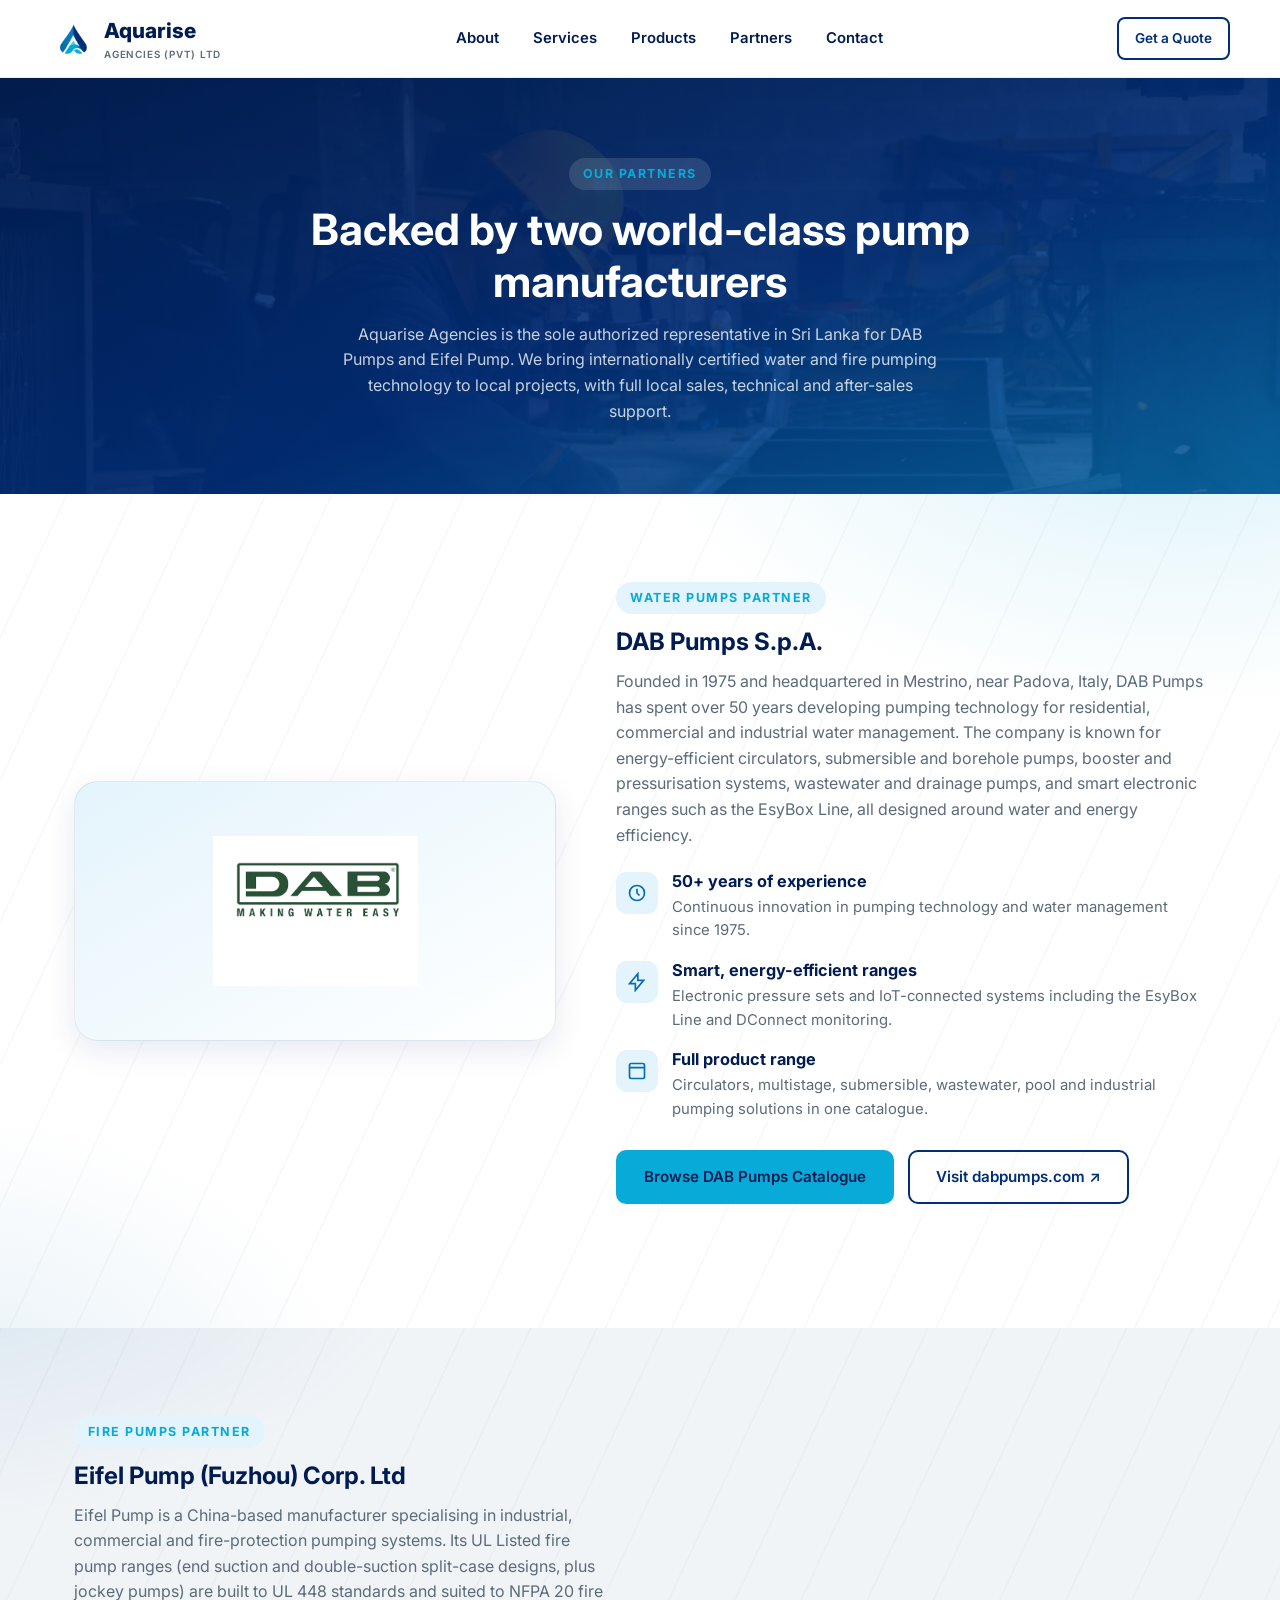
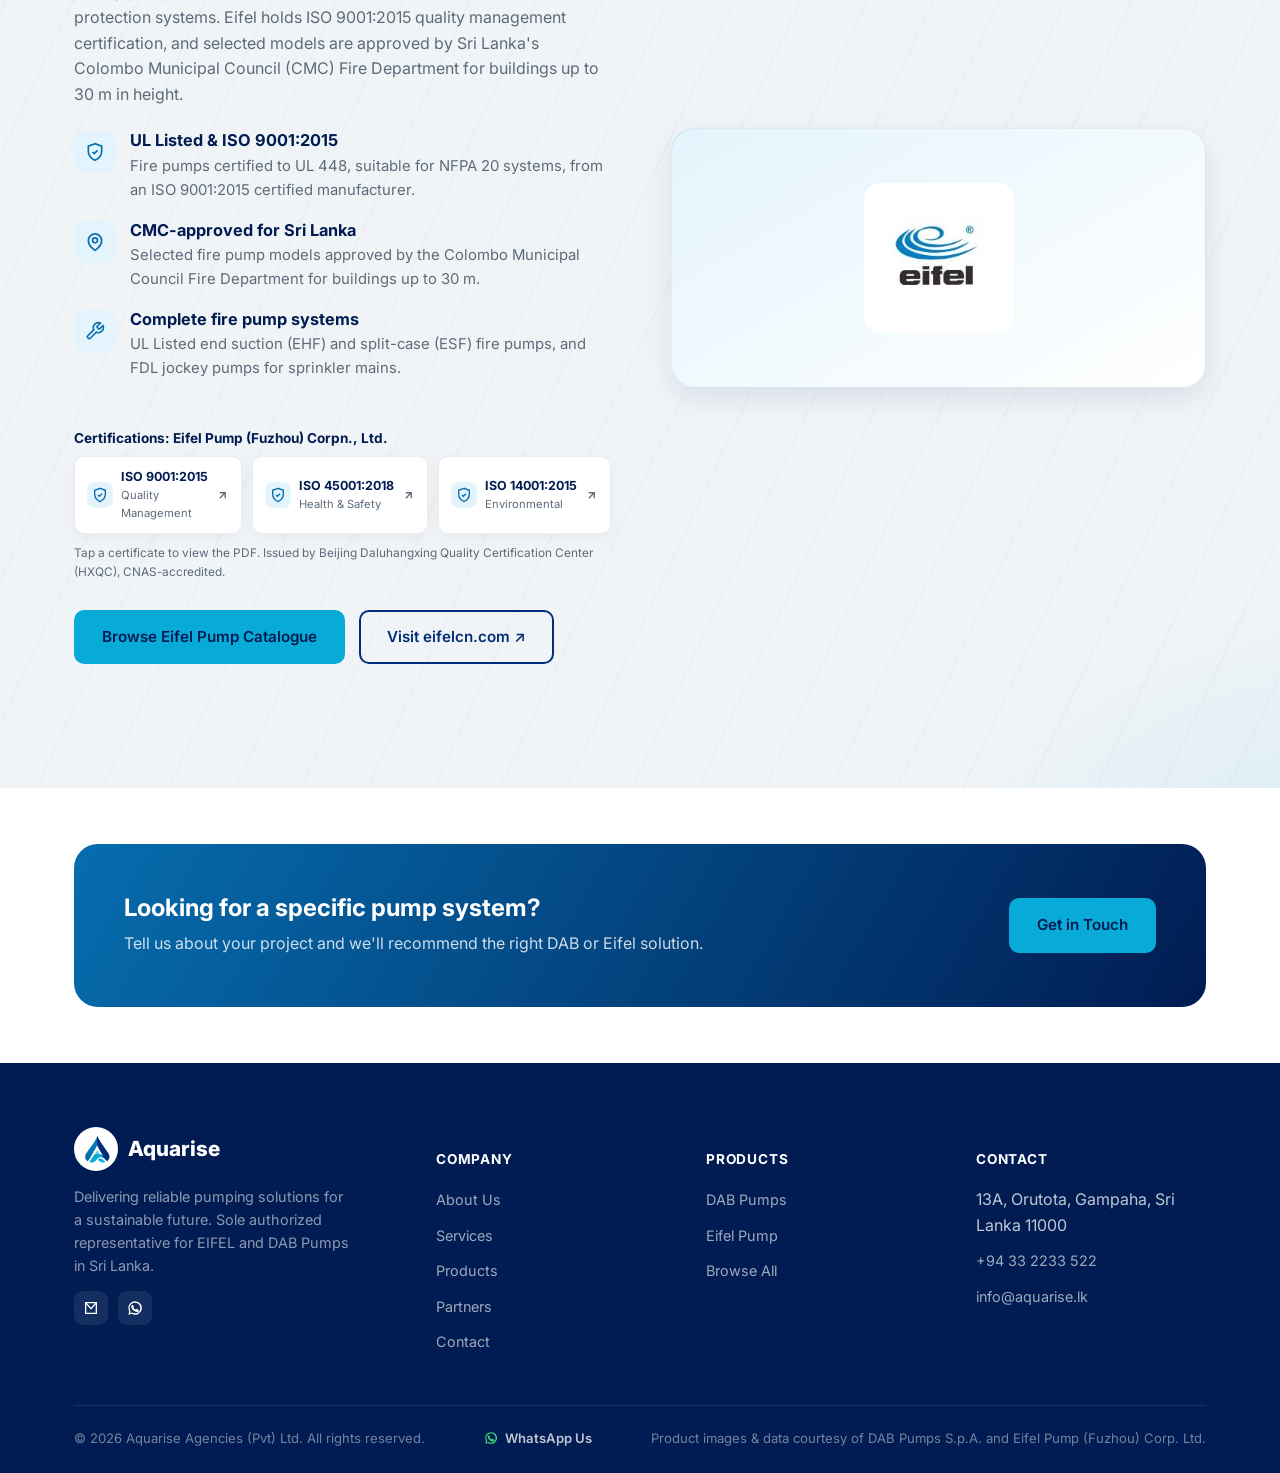
==== commit 3bde6a1e: "Remove em dashes from site copy Rewrite dash-joined phrases in page text and product data with plain" ====
--- a/partners.html
+++ b/partners.html
@@ -7,7 +7,7 @@
 <meta name="viewport" content="width=device-width, initial-scale=1, maximum-scale=1" />
 <link rel="icon" type="image/png" href="assets/images/logo-icon.png" />
 <link href="https://fonts.googleapis.com/css2?family=Inter:wght@400;500;600;700;800&display=swap" rel="stylesheet" />
-<link rel="stylesheet" href="assets/css/style.css?v=4" />
+<link rel="stylesheet" href="assets/css/style.css?v=5" />
 </head>
 <body>
 
@@ -46,7 +46,7 @@
       <span class="eyebrow">Our Partners</span>
       <h1>Backed by two world-class pump manufacturers</h1>
       <p>Aquarise Agencies is the sole authorized representative in Sri Lanka for DAB Pumps and
-        Eifel Pump &mdash; bringing internationally certified water and fire pumping technology to
+        Eifel Pump. We bring internationally certified water and fire pumping technology to
         local projects, with full local sales, technical and after-sales support.</p>
     </div>
   </section>
@@ -65,7 +65,7 @@
             over 50 years developing pumping technology for residential, commercial and industrial
             water management. The company is known for energy-efficient circulators, submersible
             and borehole pumps, booster and pressurisation systems, wastewater and drainage pumps,
-            and smart electronic ranges such as the EsyBox Line &mdash; all designed around water and
+            and smart electronic ranges such as the EsyBox Line, all designed around water and
             energy efficiency.</p>
           <div class="feature-list">
             <div class="feature-item">
@@ -100,8 +100,8 @@
           <span class="eyebrow">Fire Pumps Partner</span>
           <h2>Eifel Pump (Fuzhou) Corp. Ltd</h2>
           <p>Eifel Pump is a China-based manufacturer specialising in industrial, commercial and
-            fire-protection pumping systems. Its UL Listed fire pump ranges &mdash; end suction and
-            double-suction split-case designs, plus jockey pumps &mdash; are built to UL 448 standards and suited to NFPA 20 fire protection
+            fire-protection pumping systems. Its UL Listed fire pump ranges (end suction and
+            double-suction split-case designs, plus jockey pumps) are built to UL 448 standards and suited to NFPA 20 fire protection
             systems. Eifel holds ISO 9001:2015 quality management certification, and selected
             models are approved by Sri Lanka's Colombo Municipal Council (CMC) Fire Department for
             buildings up to 30&nbsp;m in height.</p>
@@ -121,7 +121,7 @@
           </div>
 
           <div class="cert-block">
-            <h4 class="cert-block-title">Certifications &mdash; Eifel Pump (Fuzhou) Corpn., Ltd.</h4>
+            <h4 class="cert-block-title">Certifications: Eifel Pump (Fuzhou) Corpn., Ltd.</h4>
             <div class="cert-cards">
               <a class="cert-card" href="assets/certs/iso-9001-2015.pdf" target="_blank" rel="noopener">
                 <span class="cert-icon"><svg width="16" height="16" viewBox="0 0 24 24" fill="none" stroke="currentColor" stroke-width="2"><path d="M12 2 4 5v6c0 5 3.4 8.7 8 11 4.6-2.3 8-6 8-11V5l-8-3z"/><path d="m9 12 2 2 4-4"/></svg></span>
@@ -224,7 +224,7 @@
   </div>
 </footer>
 
-<script src="assets/js/products.js?v=4"></script>
-<script src="assets/js/main.js?v=4"></script>
+<script src="assets/js/products.js?v=5"></script>
+<script src="assets/js/main.js?v=5"></script>
 </body>
 </html>
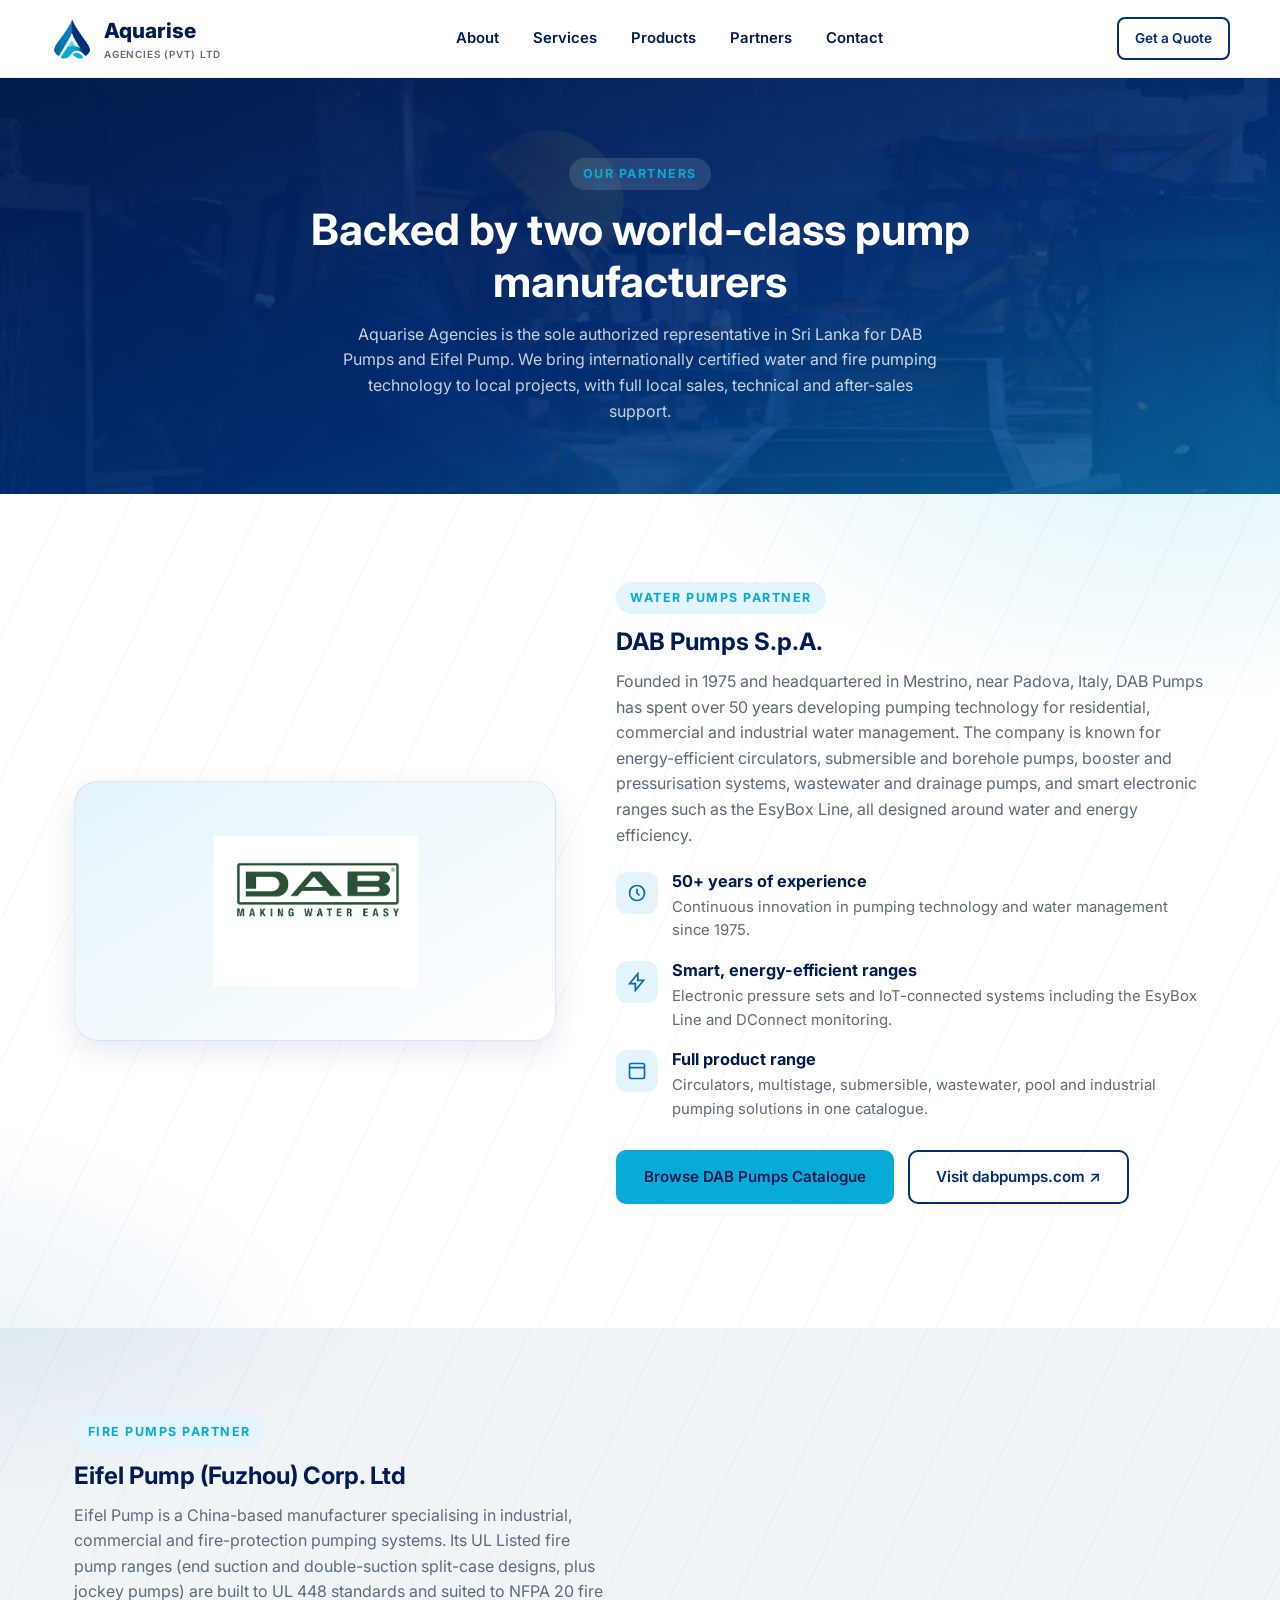
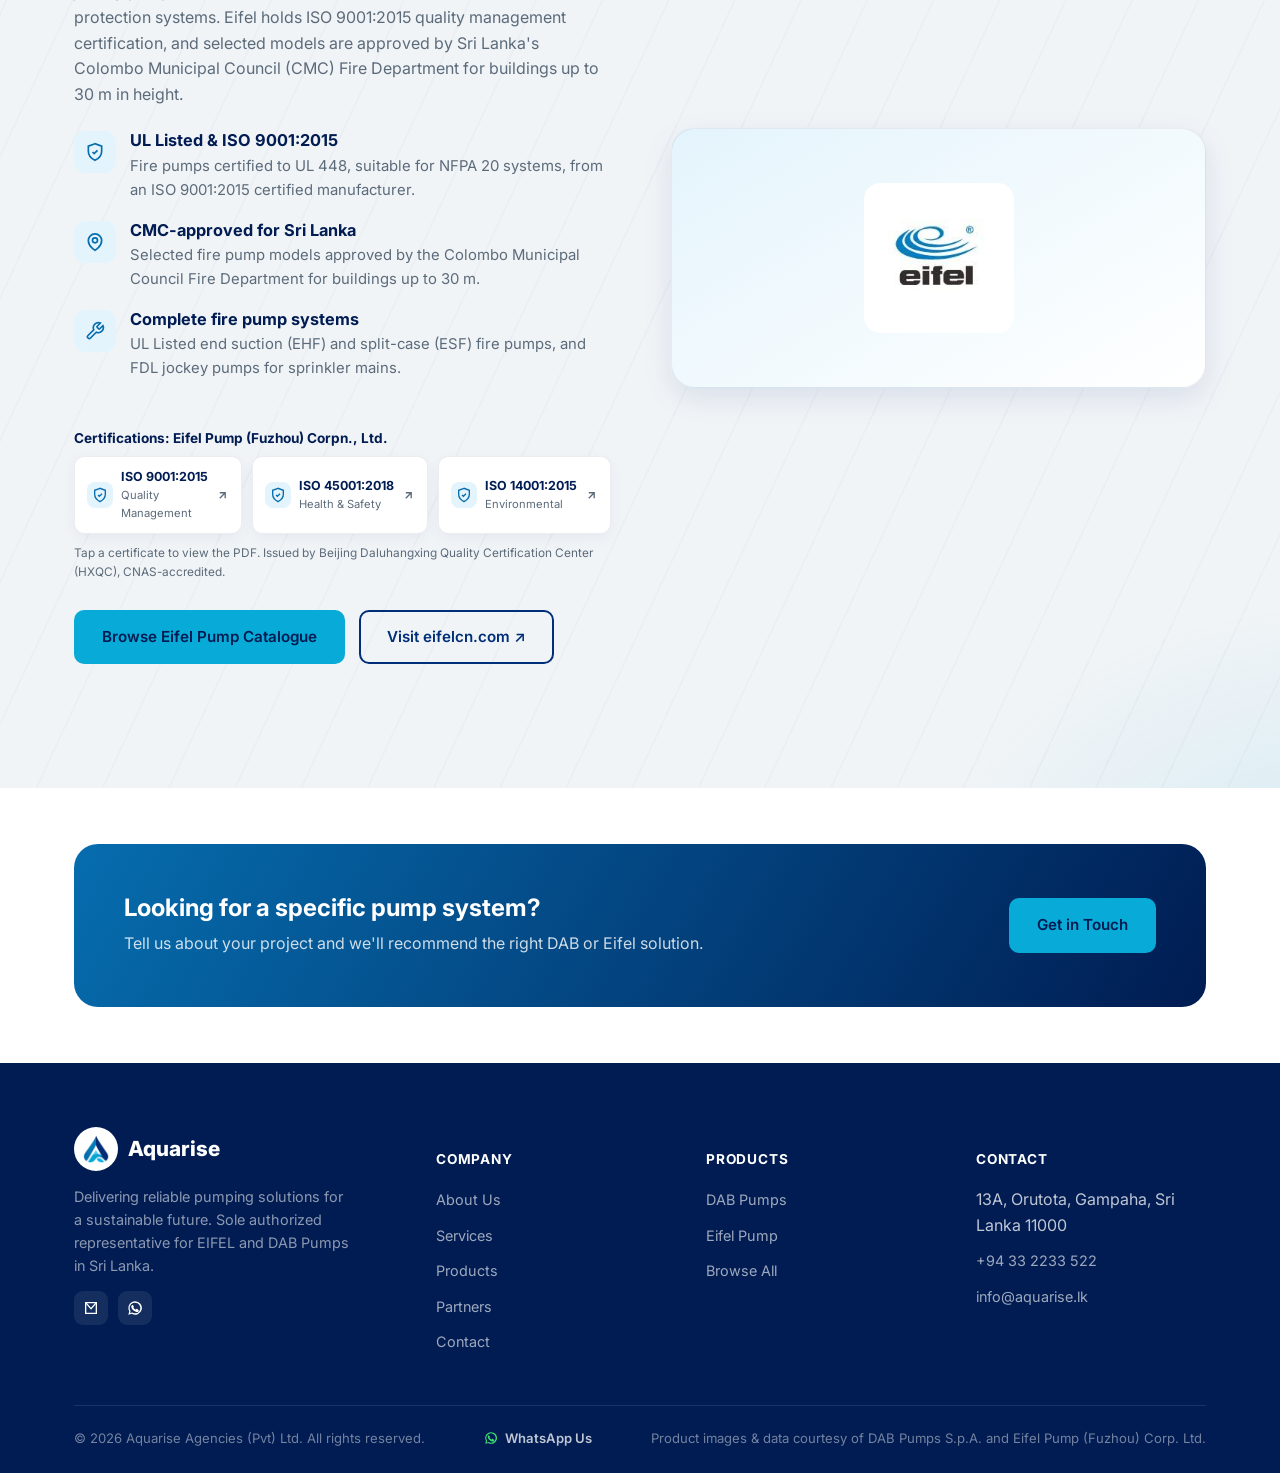
==== commit ace15d2b: "Centre the logo mark Rebuild logo-icon.png cropped to the artwork with even padding (the drop sat ri" ====
--- a/partners.html
+++ b/partners.html
@@ -5,9 +5,9 @@
 <title>Our Partners | Aquarise Agencies</title>
 <meta name="description" content="Aquarise Agencies is the sole authorized representative for DAB Pumps (Italy) and Eifel Pump (Fuzhou) Corp. Ltd in Sri Lanka. Learn about our manufacturing partners." />
 <meta name="viewport" content="width=device-width, initial-scale=1, maximum-scale=1" />
-<link rel="icon" type="image/png" href="assets/images/logo-icon.png" />
+<link rel="icon" type="image/png" href="assets/images/logo-icon.png?v=6" />
 <link href="https://fonts.googleapis.com/css2?family=Inter:wght@400;500;600;700;800&display=swap" rel="stylesheet" />
-<link rel="stylesheet" href="assets/css/style.css?v=5" />
+<link rel="stylesheet" href="assets/css/style.css?v=6" />
 </head>
 <body>
 
@@ -15,7 +15,7 @@
   <div class="container nav" id="mainNav">
     <a href="index.html" class="brand">
       <span class="brand-mark">
-        <img src="assets/images/logo-icon.png" alt="Aquarise Agencies logo" />
+        <img src="assets/images/logo-icon.png?v=6" alt="Aquarise Agencies logo" />
       </span>
       <span>
         Aquarise
@@ -176,7 +176,7 @@
     <div class="footer-grid">
       <div class="footer-brand">
         <a href="index.html" class="brand">
-          <span class="brand-mark"><img src="assets/images/logo-icon.png" alt="Aquarise Agencies logo" /></span>
+          <span class="brand-mark"><img src="assets/images/logo-icon.png?v=6" alt="Aquarise Agencies logo" /></span>
           <span>Aquarise</span>
         </a>
         <p>Delivering reliable pumping solutions for a sustainable future. Sole authorized
@@ -224,7 +224,7 @@
   </div>
 </footer>
 
-<script src="assets/js/products.js?v=5"></script>
-<script src="assets/js/main.js?v=5"></script>
+<script src="assets/js/products.js?v=6"></script>
+<script src="assets/js/main.js?v=6"></script>
 </body>
 </html>
--- a/assets/css/style.css
+++ b/assets/css/style.css
@@ -86,9 +86,9 @@
   width:44px;height:44px;flex-shrink:0;border-radius:50%;overflow:hidden;
   display:flex;align-items:center;justify-content:center;
 }
-.brand-mark img{width:100%;height:100%;object-fit:cover;}
+.brand-mark img{width:100%;height:100%;object-fit:contain;}
 .footer-brand .brand-mark{
-  background:#fff;padding:2px;
+  background:#fff;padding:7px;
 }
 .brand-sub{display:block;font-size:.62rem;font-weight:600;letter-spacing:.08em;color:var(--gray);text-transform:uppercase;}
 .nav-links{display:flex;align-items:center;gap:34px;}
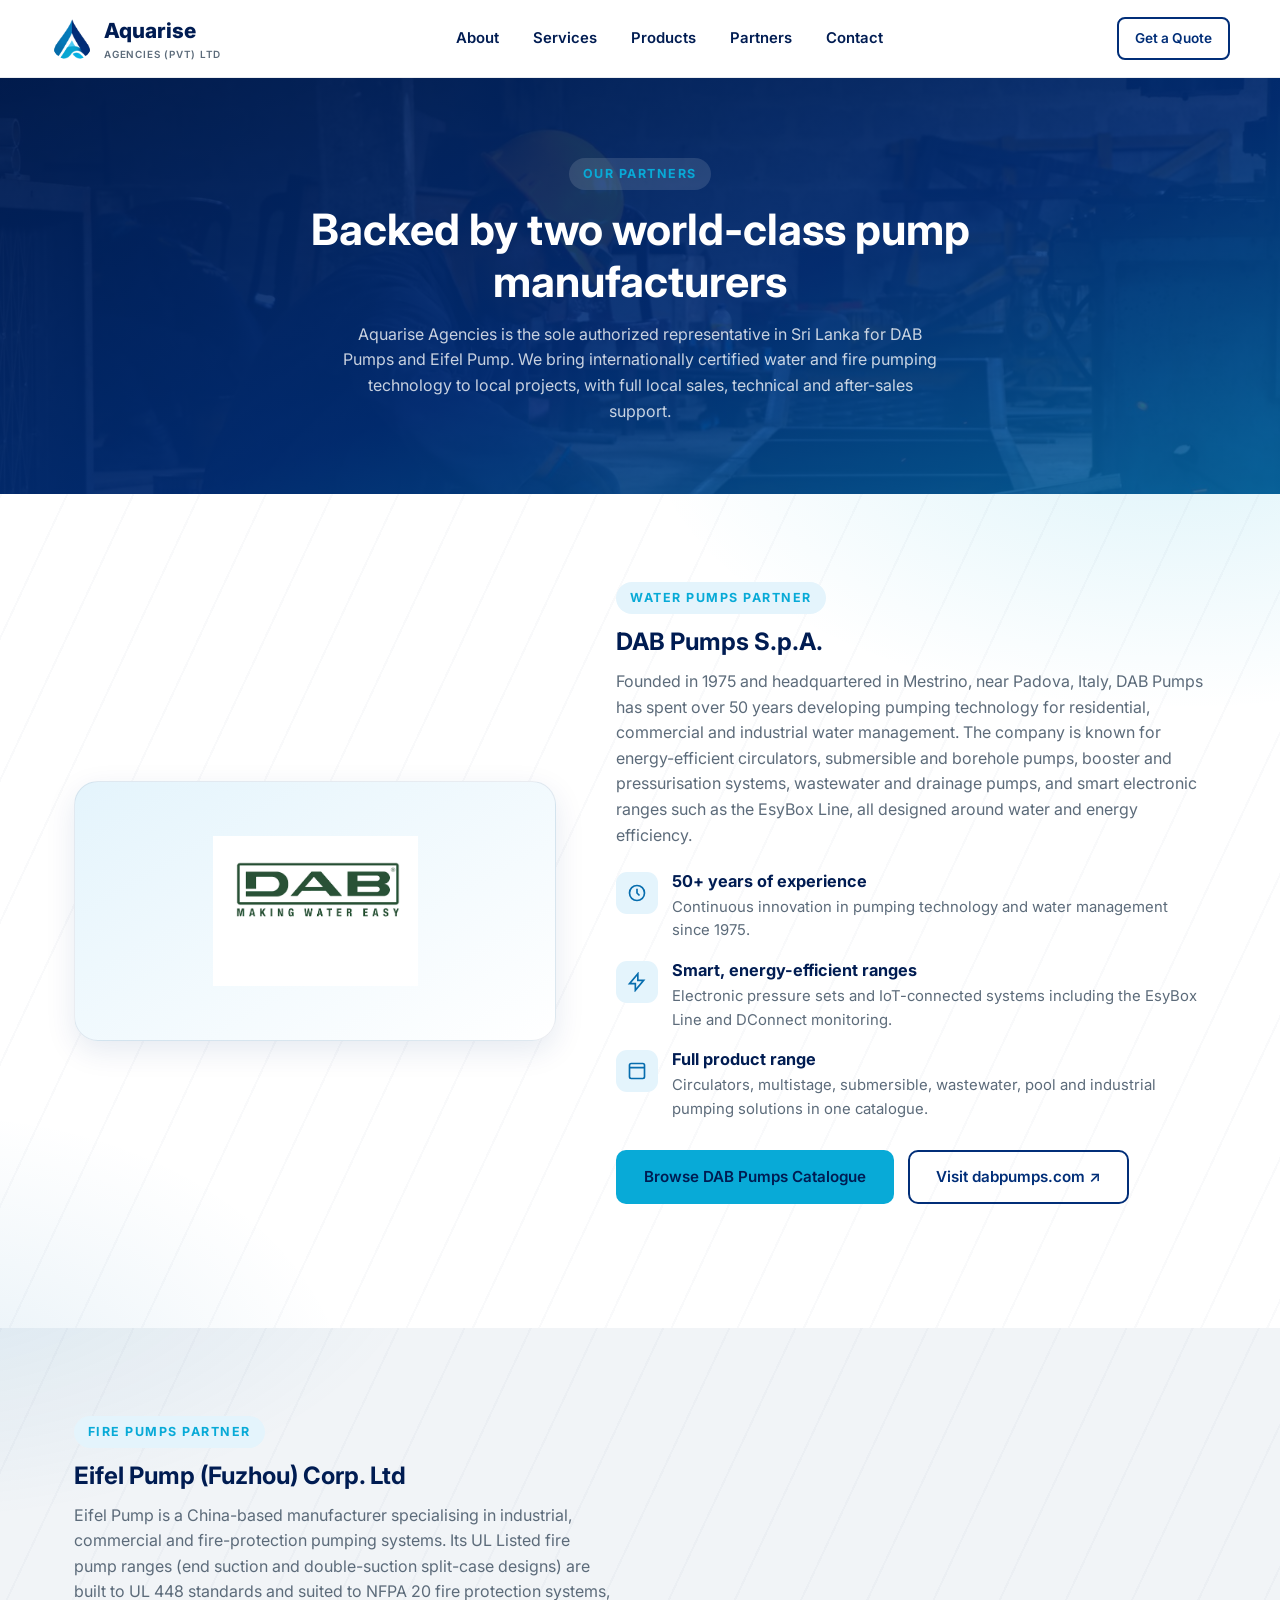
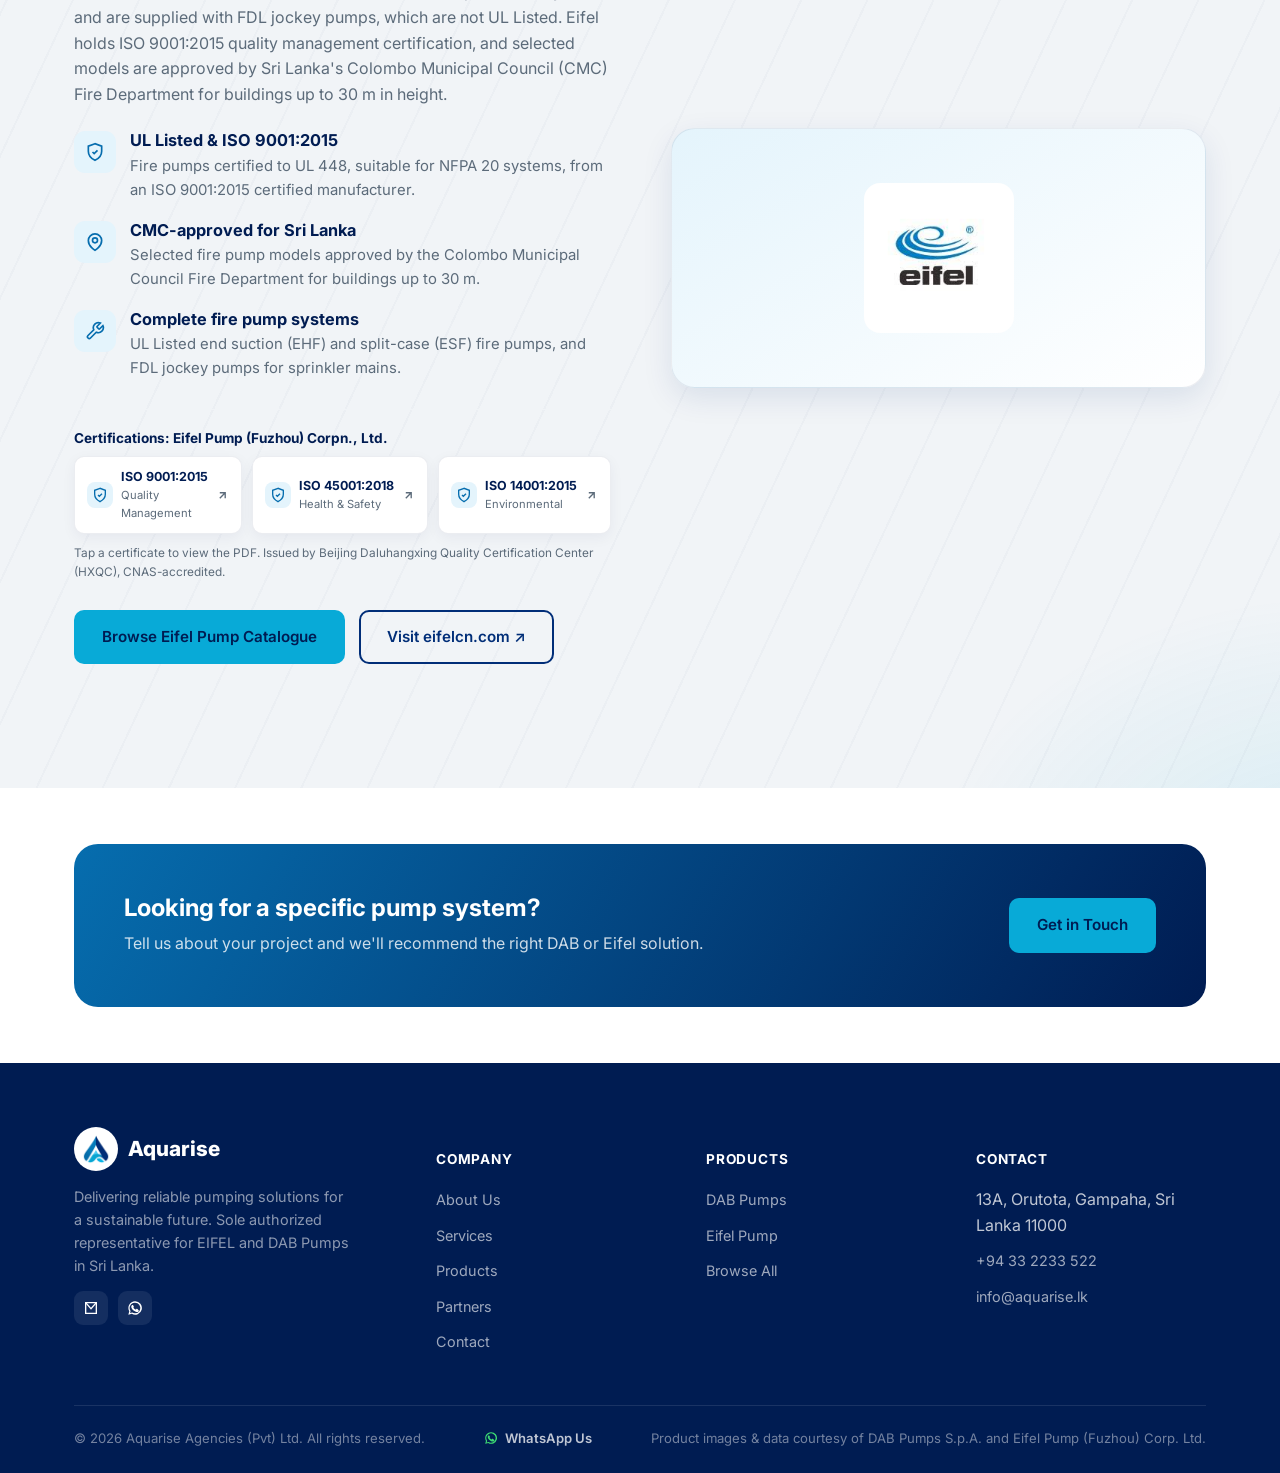
==== commit fcf0bdff: "Category browsing for the product catalogue - Products page opens on large category tiles (photo, na" ====
--- a/partners.html
+++ b/partners.html
@@ -2,20 +2,51 @@
 <html lang="en">
 <head>
 <meta charset="UTF-8" />
-<title>Our Partners | Aquarise Agencies</title>
-<meta name="description" content="Aquarise Agencies is the sole authorized representative for DAB Pumps (Italy) and Eifel Pump (Fuzhou) Corp. Ltd in Sri Lanka. Learn about our manufacturing partners." />
-<meta name="viewport" content="width=device-width, initial-scale=1, maximum-scale=1" />
-<link rel="icon" type="image/png" href="assets/images/logo-icon.png?v=6" />
+<title>Our Partners: DAB Pumps (Italy) &amp; Eifel Pump | Aquarise Agencies Sri Lanka</title>
+<meta name="description" content="Aquarise Agencies is the sole authorized representative for DAB Pumps S.p.A. and Eifel Pump (Fuzhou) Corp. Ltd in Sri Lanka, with local sales, technical and after-sales support." />
+<meta name="viewport" content="width=device-width, initial-scale=1" />
+<meta name="robots" content="index, follow" />
+<meta name="theme-color" content="#001c52" />
+<link rel="canonical" href="https://www.aquarise.lk/partners.html" />
+<meta property="og:type" content="website" />
+<meta property="og:site_name" content="Aquarise Agencies" />
+<meta property="og:locale" content="en_LK" />
+<meta property="og:title" content="Our Partners: DAB Pumps (Italy) &amp; Eifel Pump | Aquarise Agencies Sri Lanka" />
+<meta property="og:description" content="Aquarise Agencies is the sole authorized representative for DAB Pumps S.p.A. and Eifel Pump (Fuzhou) Corp. Ltd in Sri Lanka, with local sales, technical and after-sales support." />
+<meta property="og:url" content="https://www.aquarise.lk/partners.html" />
+<meta property="og:image" content="https://www.aquarise.lk/assets/images/og-image.jpg" />
+<meta property="og:image:width" content="1200" />
+<meta property="og:image:height" content="630" />
+<meta property="og:image:alt" content="Aquarise Agencies, sole agent for DAB Pumps and Eifel Pumps in Sri Lanka" />
+<meta name="twitter:card" content="summary_large_image" />
+<meta name="twitter:title" content="Our Partners: DAB Pumps (Italy) &amp; Eifel Pump | Aquarise Agencies Sri Lanka" />
+<meta name="twitter:description" content="Aquarise Agencies is the sole authorized representative for DAB Pumps S.p.A. and Eifel Pump (Fuzhou) Corp. Ltd in Sri Lanka, with local sales, technical and after-sales support." />
+<meta name="twitter:image" content="https://www.aquarise.lk/assets/images/og-image.jpg" />
+<link rel="icon" href="/favicon.ico" sizes="48x48" />
+<link rel="icon" type="image/png" sizes="192x192" href="/favicon-192.png" />
+<link rel="icon" type="image/png" sizes="48x48" href="/favicon-48.png" />
+<link rel="apple-touch-icon" sizes="180x180" href="/apple-touch-icon.png" />
+<link rel="preconnect" href="https://fonts.googleapis.com" />
+<link rel="preconnect" href="https://fonts.gstatic.com" crossorigin />
 <link href="https://fonts.googleapis.com/css2?family=Inter:wght@400;500;600;700;800&display=swap" rel="stylesheet" />
-<link rel="stylesheet" href="assets/css/style.css?v=6" />
-</head>
-<body>
+<link rel="stylesheet" href="assets/css/style.css?v=9" />
+<script type="application/ld+json">
+{
+  "@context": "https://schema.org",
+  "@type": "BreadcrumbList",
+  "itemListElement": [
+    { "@type": "ListItem", "position": 1, "name": "Home", "item": "https://www.aquarise.lk/" },
+    { "@type": "ListItem", "position": 2, "name": "Partners", "item": "https://www.aquarise.lk/partners.html" }
+  ]
+}
+</script>
+</head><body>
 
 <header class="site-header">
   <div class="container nav" id="mainNav">
     <a href="index.html" class="brand">
       <span class="brand-mark">
-        <img src="assets/images/logo-icon.png?v=6" alt="Aquarise Agencies logo" />
+        <img src="assets/images/logo-icon.png?v=9" alt="Aquarise Agencies logo" />
       </span>
       <span>
         Aquarise
@@ -101,8 +132,8 @@
           <h2>Eifel Pump (Fuzhou) Corp. Ltd</h2>
           <p>Eifel Pump is a China-based manufacturer specialising in industrial, commercial and
             fire-protection pumping systems. Its UL Listed fire pump ranges (end suction and
-            double-suction split-case designs, plus jockey pumps) are built to UL 448 standards and suited to NFPA 20 fire protection
-            systems. Eifel holds ISO 9001:2015 quality management certification, and selected
+            double-suction split-case designs) are built to UL 448 standards and suited to NFPA 20 fire protection
+            systems, and are supplied with FDL jockey pumps, which are not UL Listed. Eifel holds ISO 9001:2015 quality management certification, and selected
             models are approved by Sri Lanka's Colombo Municipal Council (CMC) Fire Department for
             buildings up to 30&nbsp;m in height.</p>
           <div class="feature-list">
@@ -176,7 +207,7 @@
     <div class="footer-grid">
       <div class="footer-brand">
         <a href="index.html" class="brand">
-          <span class="brand-mark"><img src="assets/images/logo-icon.png?v=6" alt="Aquarise Agencies logo" /></span>
+          <span class="brand-mark"><img src="assets/images/logo-icon.png?v=9" alt="Aquarise Agencies logo" /></span>
           <span>Aquarise</span>
         </a>
         <p>Delivering reliable pumping solutions for a sustainable future. Sole authorized
@@ -224,7 +255,7 @@
   </div>
 </footer>
 
-<script src="assets/js/products.js?v=6"></script>
-<script src="assets/js/main.js?v=6"></script>
+<script src="assets/js/products.js?v=9"></script>
+<script src="assets/js/main.js?v=9"></script>
 </body>
 </html>
--- a/assets/css/style.css
+++ b/assets/css/style.css
@@ -259,6 +259,50 @@
 .filter-btn:hover{border-color:var(--accent);}
 .filter-btn.active{background:var(--navy-dark);border-color:var(--navy-dark);color:#fff;}
 
+.category-banner{
+  display:grid;grid-template-columns:minmax(0,1fr) minmax(0,1.3fr);gap:32px;align-items:center;
+  background:linear-gradient(150deg,var(--accent-light),#fff);border:1px solid rgba(0,28,82,.08);
+  border-radius:var(--radius);padding:24px 32px;margin-bottom:28px;
+}
+.category-banner-media{position:relative;}
+.category-banner-media > img{width:100%;height:240px;object-fit:contain;border-radius:10px;background:#fff;padding:12px;}
+.category-banner h3{font-size:1.4rem;margin-bottom:8px;}
+.category-banner p{margin:0;}
+@media (max-width:700px){
+  .category-banner{grid-template-columns:1fr;padding:20px;gap:16px;}
+}
+
+/* Browse mode toggle (categories / all products) */
+.view-toggle{
+  display:inline-flex;background:var(--gray-light);border-radius:999px;padding:4px;margin:6px 0 26px;
+}
+.view-toggle button{
+  border:none;background:transparent;color:var(--navy);font:inherit;font-size:.88rem;font-weight:600;
+  padding:9px 18px;border-radius:999px;cursor:pointer;transition:.2s;
+}
+.view-toggle button.active{background:var(--navy-dark);color:#fff;}
+
+/* Category tiles, styled after the DAB catalogue: large photo, name, product count */
+.category-grid{display:grid;grid-template-columns:repeat(4,1fr);gap:20px;}
+.category-tile{
+  display:flex;flex-direction:column;text-align:left;font:inherit;color:inherit;cursor:pointer;
+  background:#fff;border:1px solid rgba(0,28,82,.08);border-radius:var(--radius);padding:0;overflow:hidden;
+  box-shadow:0 6px 18px rgba(0,28,82,.06);transition:.25s ease;
+}
+.category-tile:hover{transform:translateY(-4px);box-shadow:var(--shadow-lg);border-color:var(--accent);}
+.category-tile-media{
+  position:relative;display:flex;align-items:center;justify-content:center;
+  aspect-ratio:1/1;background:#fff;padding:18px;border-bottom:1px solid var(--gray-light);
+}
+.category-tile-media > img{width:100%;height:100%;object-fit:contain;transition:transform .3s ease;}
+.category-tile:hover .category-tile-media > img{transform:scale(1.04);}
+.category-tile-media.img-fallback{background:var(--accent-light);}
+.category-tile-body{display:flex;flex-direction:column;gap:6px;padding:16px 18px 18px;flex-grow:1;}
+.category-tile-name{font-weight:700;font-size:1.02rem;color:var(--navy-dark);line-height:1.3;}
+.category-tile-count{font-size:.82rem;font-weight:600;color:var(--blue);margin-top:auto;}
+@media (max-width:980px){ .category-grid{grid-template-columns:repeat(3,1fr);} }
+@media (max-width:700px){ .category-grid{grid-template-columns:repeat(2,1fr);gap:14px;} .category-tile-body{padding:12px 14px 14px;} .category-tile-name{font-size:.92rem;} }
+
 .product-grid{display:grid;grid-template-columns:repeat(3,1fr);gap:20px;}
 .product-card{
   background:#fff;border:1px solid rgba(0,28,82,.08);border-radius:var(--radius);
@@ -450,11 +494,14 @@
 }
 .product-card h4{font-size:1.02rem;margin-bottom:6px;}
 .ul-badge{
-  display:inline-flex;align-items:center;gap:5px;font-size:.7rem;font-weight:800;letter-spacing:.05em;
-  text-transform:uppercase;color:#fff;background:#c8102e;padding:5px 10px;border-radius:6px;
-  box-shadow:0 2px 8px rgba(0,0,0,.18);
-}
-.product-media .ul-badge{position:absolute;top:10px;right:10px;}
+  display:inline-flex;align-items:center;justify-content:center;background:#fff;
+  padding:6px;border-radius:8px;box-shadow:0 2px 10px rgba(0,0,0,.14);
+}
+.ul-badge img{height:46px;width:auto;}
+.product-media .ul-badge,
+.category-tile-media .ul-badge,
+.category-banner-media .ul-badge{position:absolute;top:10px;right:10px;}
+.detail-chips .ul-badge img{height:54px;}
 .detail-chips{display:flex;flex-wrap:wrap;align-items:center;gap:10px;margin-bottom:16px;}
 .detail-chips .cat-chip{margin-bottom:0;}
 .detail-chips #detailUlBadge:empty{display:none;}
